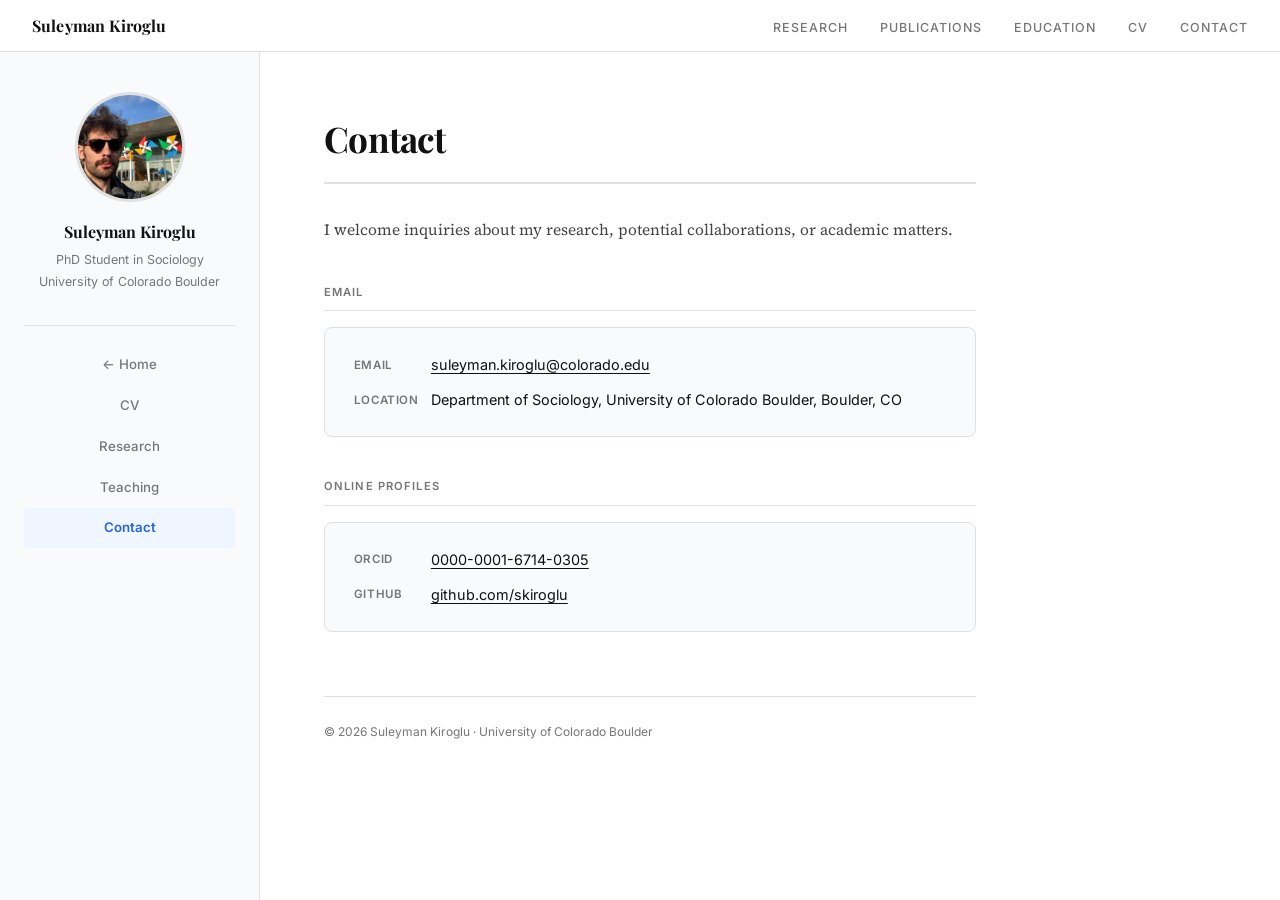
==== contact.html @ 47e5cb8d "Full redesign: NYT Upshot-style immersive scrollytelling homepage - Full-width two-column hero with " ====
<!DOCTYPE html>
<html lang="en">
<head>
  <meta charset="UTF-8">
  <meta name="viewport" content="width=device-width, initial-scale=1.0">
  <title>Contact — Suleyman Kiroglu</title>
  <link rel="stylesheet" href="style.css">
</head>
<body>
<nav class="site-nav visible">
  <a class="nav-name" href="index.html">Suleyman Kiroglu</a>
  <ul class="nav-links">
    <li><a href="index.html#research">Research</a></li>
    <li><a href="index.html#publications">Publications</a></li>
    <li><a href="index.html#education">Education</a></li>
    <li><a href="cv.html">CV</a></li>
    <li><a href="contact.html">Contact</a></li>
  </ul>
</nav>
<div class="subpage-wrapper">
  <aside class="subpage-sidebar">
    <img src="image.jpeg" alt="Suleyman Kiroglu" class="avatar" onerror="this.style.display='none'">
    <h2>Suleyman Kiroglu</h2>
    <div class="sub-title">PhD Student in Sociology<br>University of Colorado Boulder</div>
    <nav>
      <a href="index.html">← Home</a>
      <a href="cv.html">CV</a>
      <a href="research.html">Research</a>
      <a href="teaching.html">Teaching</a>
      <a href="contact.html" class="active">Contact</a>
    </nav>
  </aside>
  <main class="subpage-main">
    <h1 class="subpage-title">Contact</h1>
    <p>I welcome inquiries about my research, potential collaborations, or academic matters.</p>
    <h2>Email</h2>
    <div class="contact-block">
      <div class="contact-row"><span class="contact-label">Email</span><a href="mailto:suleyman.kiroglu@colorado.edu">suleyman.kiroglu@colorado.edu</a></div>
      <div class="contact-row"><span class="contact-label">Location</span><span>Department of Sociology, University of Colorado Boulder, Boulder, CO</span></div>
    </div>
    <h2>Online Profiles</h2>
    <div class="contact-block">
      <div class="contact-row"><span class="contact-label">ORCID</span><a href="https://orcid.org/0000-0001-6714-0305" target="_blank">0000-0001-6714-0305</a></div>
      <div class="contact-row"><span class="contact-label">GitHub</span><a href="https://github.com/skiroglu" target="_blank">github.com/skiroglu</a></div>
    </div>
    <div class="subpage-footer">&copy; 2026 Suleyman Kiroglu &middot; University of Colorado Boulder</div>
  </main>
</div>
</body>
</html>
---- style.css ----
@import url('https://fonts.googleapis.com/css2?family=Playfair+Display:ital,wght@0,400;0,700;0,900;1,400;1,700&family=Inter:wght@300;400;500;600&family=Source+Serif+4:ital,wght@0,300;0,400;1,300;1,400&display=swap');

*, *::before, *::after { box-sizing: border-box; margin: 0; padding: 0; }

:root {
  --ink:       #111111;
  --ink-soft:  #333333;
  --muted:     #767676;
  --border:    #e0e0e0;
  --bg:        #ffffff;
  --bg-warm:   #f9f7f4;
  --bg-dark:   #111111;
  --accent:    #c0392b;
  --accent-alt:#1a2e4a;
  --col:       680px;
  --col-wide:  960px;
}

html { scroll-behavior: smooth; }

body {
  font-family: 'Source Serif 4', Georgia, serif;
  font-size: 18px;
  color: var(--ink);
  background: var(--bg);
  line-height: 1.75;
  -webkit-font-smoothing: antialiased;
}

a { color: var(--ink); text-decoration: underline; text-underline-offset: 3px; text-decoration-thickness: 1px; transition: color 0.15s; }
a:hover { color: var(--accent); }

/* ── Sticky Nav ─────────────────────────────────────── */
.site-nav {
  position: fixed;
  top: 0; left: 0; right: 0;
  z-index: 100;
  background: rgba(255,255,255,0.96);
  backdrop-filter: blur(8px);
  border-bottom: 1px solid var(--border);
  padding: 0 2rem;
  height: 52px;
  display: flex;
  align-items: center;
  justify-content: space-between;
  transform: translateY(-100%);
  transition: transform 0.3s ease;
}

.site-nav.visible { transform: translateY(0); }

.nav-name {
  font-family: 'Playfair Display', serif;
  font-size: 1rem;
  font-weight: 700;
  letter-spacing: 0.01em;
  text-decoration: none;
  color: var(--ink);
}
.nav-name:hover { color: var(--accent); }

.nav-links {
  display: flex;
  gap: 2rem;
  list-style: none;
}

.nav-links a {
  font-family: 'Inter', sans-serif;
  font-size: 0.78rem;
  font-weight: 500;
  text-transform: uppercase;
  letter-spacing: 0.08em;
  text-decoration: none;
  color: var(--muted);
  transition: color 0.15s;
}
.nav-links a:hover { color: var(--ink); }

/* ── Progress Bar ───────────────────────────────────── */
.progress-bar {
  position: fixed;
  top: 0; left: 0;
  height: 2px;
  background: var(--accent);
  width: 0%;
  z-index: 200;
  transition: width 0.1s linear;
}

/* ── Hero ───────────────────────────────────────────── */
.hero {
  min-height: 100vh;
  display: grid;
  grid-template-columns: 1fr 1fr;
  align-items: stretch;
}

.hero-text {
  padding: 10vh 6vw 10vh 8vw;
  display: flex;
  flex-direction: column;
  justify-content: center;
}

.hero-overline {
  font-family: 'Inter', sans-serif;
  font-size: 0.72rem;
  font-weight: 600;
  text-transform: uppercase;
  letter-spacing: 0.14em;
  color: var(--accent);
  margin-bottom: 1.5rem;
  display: flex;
  align-items: center;
  gap: 0.6rem;
}

.hero-overline::before {
  content: '';
  display: inline-block;
  width: 28px;
  height: 1px;
  background: var(--accent);
}

.hero-name {
  font-family: 'Playfair Display', serif;
  font-size: clamp(3rem, 6vw, 5.5rem);
  font-weight: 900;
  line-height: 1.0;
  color: var(--ink);
  margin-bottom: 1.5rem;
  letter-spacing: -0.02em;
}

.hero-tagline {
  font-family: 'Source Serif 4', serif;
  font-size: 1.15rem;
  font-weight: 300;
  color: var(--ink-soft);
  line-height: 1.7;
  max-width: 460px;
  margin-bottom: 2.5rem;
}

.hero-meta {
  display: flex;
  flex-direction: column;
  gap: 0.5rem;
  margin-bottom: 2.5rem;
}

.hero-meta-item {
  font-family: 'Inter', sans-serif;
  font-size: 0.82rem;
  color: var(--muted);
  display: flex;
  align-items: center;
  gap: 0.5rem;
}

.hero-cta {
  display: inline-flex;
  align-items: center;
  gap: 0.5rem;
  font-family: 'Inter', sans-serif;
  font-size: 0.82rem;
  font-weight: 600;
  text-transform: uppercase;
  letter-spacing: 0.1em;
  color: var(--bg);
  background: var(--ink);
  padding: 0.75rem 1.6rem;
  text-decoration: none;
  transition: background 0.2s;
  width: fit-content;
}
.hero-cta:hover { background: var(--accent); color: #fff; }

.hero-image {
  background: var(--bg-warm);
  position: relative;
  overflow: hidden;
}

.hero-image img {
  width: 100%;
  height: 100%;
  object-fit: cover;
  object-position: center top;
  display: block;
}

.hero-image-caption {
  position: absolute;
  bottom: 1.5rem;
  right: 1.5rem;
  font-family: 'Inter', sans-serif;
  font-size: 0.7rem;
  color: rgba(255,255,255,0.7);
  text-align: right;
  line-height: 1.4;
}

/* ── Section shared ─────────────────────────────────��─ */
.section {
  padding: 8rem 0;
}

.section-inner {
  max-width: var(--col);
  margin: 0 auto;
  padding: 0 2rem;
}

.section-inner-wide {
  max-width: var(--col-wide);
  margin: 0 auto;
  padding: 0 2rem;
}

.section-dark {
  background: var(--bg-dark);
  color: #fff;
}

.section-warm {
  background: var(--bg-warm);
}

/* Chapter label */
.chapter {
  font-family: 'Inter', sans-serif;
  font-size: 0.68rem;
  font-weight: 600;
  text-transform: uppercase;
  letter-spacing: 0.14em;
  color: var(--muted);
  margin-bottom: 1.5rem;
  display: flex;
  align-items: center;
  gap: 0.8rem;
}

.chapter-num {
  font-family: 'Playfair Display', serif;
  font-size: 0.9rem;
  font-weight: 400;
  font-style: italic;
  color: var(--accent);
}

.section-dark .chapter { color: rgba(255,255,255,0.4); }
.section-dark .chapter-num { color: rgba(255,255,255,0.5); }

/* Section heading */
.section-heading {
  font-family: 'Playfair Display', serif;
  font-size: clamp(2rem, 4vw, 3.2rem);
  font-weight: 700;
  line-height: 1.15;
  letter-spacing: -0.02em;
  margin-bottom: 2rem;
  color: inherit;
}

.section-dark .section-heading { color: #fff; }

/* Divider */
.divider {
  width: 48px;
  height: 2px;
  background: var(--accent);
  margin: 2rem 0;
}

.section-dark .divider { background: rgba(255,255,255,0.3); }

/* Body text */
.body-text {
  font-family: 'Source Serif 4', serif;
  font-size: 1.05rem;
  line-height: 1.85;
  color: var(--ink-soft);
  margin-bottom: 1.2rem;
}

.section-dark .body-text { color: rgba(255,255,255,0.75); }

/* ── Scroll animations ──────────────────────────────── */
.reveal {
  opacity: 0;
  transform: translateY(28px);
  transition: opacity 0.7s ease, transform 0.7s ease;
}
.reveal.visible {
  opacity: 1;
  transform: translateY(0);
}
.reveal-delay-1 { transition-delay: 0.1s; }
.reveal-delay-2 { transition-delay: 0.2s; }
.reveal-delay-3 { transition-delay: 0.35s; }
.reveal-delay-4 { transition-delay: 0.5s; }

/* ── Research interests ─────────────────────────────── */
.interests-list {
  list-style: none;
  padding: 0;
  margin-top: 2rem;
}

.interests-list li {
  font-family: 'Playfair Display', serif;
  font-size: clamp(1.3rem, 2.5vw, 1.9rem);
  font-weight: 400;
  font-style: italic;
  padding: 1rem 0;
  border-bottom: 1px solid var(--border);
  color: var(--ink);
  display: flex;
  align-items: center;
  gap: 1rem;
  transition: color 0.2s, padding-left 0.2s;
  cursor: default;
}

.interests-list li:first-child { border-top: 1px solid var(--border); }
.interests-list li:hover { color: var(--accent); padding-left: 0.5rem; }

.interests-list li::before {
  content: '0' counter(item);
  counter-increment: item;
  font-family: 'Inter', sans-serif;
  font-size: 0.7rem;
  font-weight: 600;
  font-style: normal;
  color: var(--muted);
  min-width: 28px;
}

.interests-list { counter-reset: item; }

/* ── Publications ───────────────────────────────────── */
.pub-grid {
  display: grid;
  grid-template-columns: 1fr 1fr;
  gap: 2px;
  margin-top: 3rem;
}

.pub-card {
  background: #1a1a1a;
  padding: 2.5rem;
  transition: background 0.2s;
}

.pub-card:hover { background: #222; }

.pub-card-year {
  font-family: 'Playfair Display', serif;
  font-size: 3rem;
  font-weight: 900;
  color: rgba(255,255,255,0.08);
  line-height: 1;
  margin-bottom: 1.2rem;
}

.pub-card-journal {
  font-family: 'Inter', sans-serif;
  font-size: 0.7rem;
  font-weight: 600;
  text-transform: uppercase;
  letter-spacing: 0.1em;
  color: var(--accent);
  margin-bottom: 0.8rem;
}

.pub-card-title {
  font-family: 'Source Serif 4', serif;
  font-size: 1.05rem;
  font-style: italic;
  color: rgba(255,255,255,0.9);
  line-height: 1.55;
  margin-bottom: 1rem;
}

.pub-card-authors {
  font-family: 'Inter', sans-serif;
  font-size: 0.78rem;
  color: rgba(255,255,255,0.45);
  line-height: 1.5;
  margin-bottom: 1rem;
}

.pub-card-doi {
  font-family: 'Inter', sans-serif;
  font-size: 0.72rem;
  color: rgba(255,255,255,0.35);
  text-decoration: none;
  border-bottom: 1px solid rgba(255,255,255,0.1);
  padding-bottom: 2px;
  transition: color 0.15s, border-color 0.15s;
}
.pub-card-doi:hover { color: var(--accent); border-color: var(--accent); }

/* Working papers */
.paper-list { list-style: none; padding: 0; margin-top: 2rem; }
.paper-list li {
  padding: 1.5rem 0;
  border-bottom: 1px solid var(--border);
  font-family: 'Source Serif 4', serif;
  font-size: 0.97rem;
  color: var(--ink-soft);
  line-height: 1.7;
}
.paper-list li:last-child { border-bottom: none; }
.paper-status {
  font-family: 'Inter', sans-serif;
  font-size: 0.68rem;
  font-weight: 600;
  text-transform: uppercase;
  letter-spacing: 0.1em;
  color: var(--muted);
  display: inline-block;
  margin-bottom: 0.4rem;
}

/* ── Education ──────────────────────────────────────── */
.edu-timeline {
  margin-top: 2.5rem;
  position: relative;
  padding-left: 2rem;
}

.edu-timeline::before {
  content: '';
  position: absolute;
  left: 0;
  top: 8px;
  bottom: 8px;
  width: 1px;
  background: var(--border);
}

.edu-entry {
  position: relative;
  margin-bottom: 2.5rem;
}

.edu-entry::before {
  content: '';
  position: absolute;
  left: -2.4rem;
  top: 8px;
  width: 8px;
  height: 8px;
  border-radius: 50%;
  background: var(--accent);
}

.edu-year {
  font-family: 'Inter', sans-serif;
  font-size: 0.72rem;
  font-weight: 600;
  text-transform: uppercase;
  letter-spacing: 0.1em;
  color: var(--muted);
  margin-bottom: 0.3rem;
}

.edu-degree {
  font-family: 'Playfair Display', serif;
  font-size: 1.2rem;
  font-weight: 700;
  color: var(--ink);
  margin-bottom: 0.2rem;
}

.edu-school {
  font-family: 'Inter', sans-serif;
  font-size: 0.88rem;
  color: var(--muted);
}

/* ── Pullquote ──────────────────────────────────────── */
.pullquote {
  border-left: 3px solid var(--accent);
  padding: 1.5rem 2rem;
  margin: 3rem 0;
  background: var(--bg-warm);
}

.pullquote p {
  font-family: 'Playfair Display', serif;
  font-size: 1.4rem;
  font-style: italic;
  font-weight: 400;
  line-height: 1.5;
  color: var(--ink);
  margin: 0;
}

/* ── Affiliations strip ─────────────────────────────── */
.affil-strip {
  display: flex;
  flex-wrap: wrap;
  gap: 1rem 3rem;
  padding: 3rem 0;
  border-top: 1px solid var(--border);
  border-bottom: 1px solid var(--border);
  margin-top: 3rem;
}

.affil-item {
  font-family: 'Inter', sans-serif;
  font-size: 0.82rem;
  color: var(--muted);
  display: flex;
  align-items: center;
  gap: 0.5rem;
}

.affil-item::before {
  content: '';
  width: 4px;
  height: 4px;
  border-radius: 50%;
  background: var(--accent);
  flex-shrink: 0;
}

/* ── Contact finale ─────────────────────────────────── */
.contact-finale {
  text-align: center;
  padding: 10rem 2rem;
  background: var(--bg-warm);
}

.contact-finale .section-heading {
  margin-bottom: 1rem;
}

.contact-finale p {
  font-family: 'Source Serif 4', serif;
  font-size: 1.05rem;
  color: var(--muted);
  max-width: 480px;
  margin: 0 auto 3rem;
}

.contact-email-link {
  font-family: 'Playfair Display', serif;
  font-size: clamp(1.5rem, 3vw, 2.2rem);
  font-style: italic;
  font-weight: 400;
  color: var(--ink);
  text-decoration: none;
  border-bottom: 2px solid var(--accent);
  padding-bottom: 4px;
  transition: color 0.2s;
  display: inline-block;
  margin-bottom: 3rem;
}
.contact-email-link:hover { color: var(--accent); }

.contact-links {
  display: flex;
  justify-content: center;
  gap: 2.5rem;
  flex-wrap: wrap;
}

.contact-link-item {
  font-family: 'Inter', sans-serif;
  font-size: 0.78rem;
  font-weight: 600;
  text-transform: uppercase;
  letter-spacing: 0.1em;
  color: var(--muted);
  text-decoration: none;
  transition: color 0.15s;
}
.contact-link-item:hover { color: var(--ink); }

/* ── Footer ─────────────────────────────────────────── */
.site-footer {
  background: var(--ink);
  color: rgba(255,255,255,0.35);
  padding: 2rem;
  text-align: center;
  font-family: 'Inter', sans-serif;
  font-size: 0.72rem;
  letter-spacing: 0.05em;
}

/* ── Subpage layout (cv, research, teaching, contact) ── */
.subpage-wrapper { display: flex; min-height: 100vh; padding-top: 52px; }

.subpage-sidebar {
  width: 260px;
  min-width: 260px;
  background: #f8fafc;
  border-right: 1px solid var(--border);
  padding: 2.5rem 1.5rem;
  display: flex;
  flex-direction: column;
  align-items: center;
  text-align: center;
  position: sticky;
  top: 52px;
  height: calc(100vh - 52px);
  overflow-y: auto;
}

.subpage-sidebar .avatar {
  width: 110px;
  height: 110px;
  border-radius: 50%;
  object-fit: cover;
  object-position: center top;
  margin-bottom: 1rem;
  border: 3px solid var(--border);
}

.subpage-sidebar h2 {
  font-family: 'Playfair Display', serif;
  font-size: 1rem;
  font-weight: 700;
  color: var(--ink);
  margin-bottom: 0.2rem;
  border: none;
  text-transform: none;
  letter-spacing: normal;
  padding: 0;
}

.subpage-sidebar .sub-title {
  font-family: 'Inter', sans-serif;
  font-size: 0.78rem;
  color: var(--muted);
  margin-bottom: 1.5rem;
}

.subpage-sidebar nav { width: 100%; border-top: 1px solid var(--border); padding-top: 1.2rem; margin-top: 0.5rem; }

.subpage-sidebar nav a {
  display: block;
  padding: 0.5rem 0.75rem;
  font-family: 'Inter', sans-serif;
  font-size: 0.83rem;
  font-weight: 500;
  color: var(--muted);
  text-decoration: none;
  border-radius: 5px;
  margin-bottom: 0.1rem;
  transition: background 0.15s, color 0.15s;
}
.subpage-sidebar nav a:hover { background: #eff6ff; color: #2563eb; }
.subpage-sidebar nav a.active { background: #eff6ff; color: #2563eb; font-weight: 600; }

.subpage-main {
  flex: 1;
  padding: 3.5rem 4rem;
  max-width: 780px;
}

.subpage-title {
  font-family: 'Playfair Display', serif;
  font-size: 2.2rem;
  font-weight: 700;
  color: var(--ink);
  margin-bottom: 2rem;
  padding-bottom: 0.75rem;
  border-bottom: 2px solid var(--border);
  letter-spacing: -0.02em;
}

.subpage-main h2 {
  font-family: 'Inter', sans-serif;
  font-size: 0.7rem;
  font-weight: 600;
  color: var(--muted);
  text-transform: uppercase;
  letter-spacing: 0.1em;
  margin: 2.5rem 0 1rem;
  padding-bottom: 0.5rem;
  border-bottom: 1px solid var(--border);
}

.subpage-main h3 {
  font-family: 'Inter', sans-serif;
  font-size: 0.95rem;
  font-weight: 600;
  color: var(--ink);
  margin: 1.3rem 0 0.3rem;
}

.subpage-main p {
  font-family: 'Source Serif 4', serif;
  font-size: 0.97rem;
  color: #444;
  margin-bottom: 1rem;
  line-height: 1.75;
}

/* Subpage pub list */
ul.pubs { list-style: none; padding: 0; }
ul.pubs li {
  padding: 1rem 1.1rem;
  border-radius: 6px;
  border: 1px solid var(--border);
  margin-bottom: 0.7rem;
  font-size: 0.92rem;
  line-height: 1.65;
  transition: box-shadow 0.2s;
}
ul.pubs li:hover { box-shadow: 0 4px 12px rgba(0,0,0,0.07); }
.pub-year { font-family: 'Inter', sans-serif; font-size: 0.75rem; font-weight: 600; color: #2563eb; background: #eff6ff; padding: 0.1rem 0.45rem; border-radius: 3px; }
.doi-link { font-family: 'Inter', sans-serif; font-size: 0.76rem; color: var(--muted); transition: color 0.15s; }
.doi-link:hover { color: var(--accent); text-decoration: none; }

/* Subpage list */
ul.clean { list-style: none; padding: 0; }
ul.clean li { font-family: 'Inter', sans-serif; font-size: 0.9rem; padding: 0.3rem 0; color: var(--ink); display: flex; gap: 0.5rem; }
ul.clean li::before { content: '—'; color: var(--accent); flex-shrink: 0; font-size: 0.75rem; }

/* Subpage edu */
.edu-item { margin-bottom: 0.9rem; }
.edu-item .degree { font-family: 'Inter', sans-serif; font-weight: 600; font-size: 0.93rem; }
.edu-item .school { font-family: 'Inter', sans-serif; font-size: 0.84rem; color: var(--muted); }

/* Subpage exp */
.exp-item { border: 1px solid var(--border); border-radius: 6px; padding: 0.9rem 1.1rem; margin-bottom: 0.7rem; }
.exp-item .exp-title { font-family: 'Inter', sans-serif; font-weight: 600; font-size: 0.93rem; }
.exp-item .exp-org { font-family: 'Inter', sans-serif; font-size: 0.83rem; color: var(--muted); margin-top: 0.15rem; }
.exp-item .exp-note { font-family: 'Inter', sans-serif; font-size: 0.8rem; color: var(--muted); margin-top: 0.3rem; font-style: italic; }

/* Subpage awards */
table.awards { width: 100%; border-collapse: collapse; font-family: 'Inter', sans-serif; font-size: 0.85rem; margin-top: 0.5rem; }
table.awards tr:hover { background: #f8fafc; }
table.awards td { padding: 0.55rem 0.5rem; border-bottom: 1px solid var(--border); vertical-align: top; }
table.awards td:last-child { white-space: nowrap; color: #2563eb; font-weight: 600; text-align: right; }

/* Subpage tags */
.tag-row { display: flex; flex-wrap: wrap; gap: 0.4rem; margin-top: 0.5rem; }
.tag { background: #eff6ff; border: 1px solid #bfdbfe; color: #1d4ed8; padding: 0.25rem 0.75rem; border-radius: 99px; font-family: 'Inter', sans-serif; font-size: 0.77rem; font-weight: 500; }

/* Subpage btn */
.btn { display: inline-flex; align-items: center; gap: 0.4rem; background: var(--ink); color: #fff; padding: 0.55rem 1.3rem; font-family: 'Inter', sans-serif; font-size: 0.83rem; font-weight: 500; margin-bottom: 2rem; transition: background 0.2s; text-decoration: none; border-radius: 4px; }
.btn:hover { background: var(--accent); color: #fff; }

/* Subpage contact */
.contact-block { border: 1px solid var(--border); border-radius: 8px; padding: 1.5rem 1.8rem; background: #f8fafc; margin-bottom: 1.2rem; }
.contact-row { display: flex; align-items: center; gap: 0.75rem; margin-bottom: 0.6rem; font-family: 'Inter', sans-serif; font-size: 0.9rem; }
.contact-row:last-child { margin-bottom: 0; }
.contact-label { font-size: 0.72rem; font-weight: 600; color: var(--muted); text-transform: uppercase; letter-spacing: 0.05em; min-width: 65px; }

/* Subpage footer */
.subpage-footer { margin-top: 4rem; padding-top: 1.5rem; border-top: 1px solid var(--border); font-family: 'Inter', sans-serif; font-size: 0.75rem; color: var(--muted); }

/* ── Responsive ─────────────────────────────────────���─ */
@media (max-width: 900px) {
  .hero { grid-template-columns: 1fr; }
  .hero-image { min-height: 50vw; }
  .pub-grid { grid-template-columns: 1fr; }
  .subpage-wrapper { flex-direction: column; }
  .subpage-sidebar { width: 100%; height: auto; position: relative; top: 0; }
  .subpage-main { padding: 2rem 1.5rem; }
}

@media (max-width: 600px) {
  .hero-text { padding: 8vh 1.5rem; }
  .section { padding: 5rem 0; }
  .nav-links { display: none; }
}
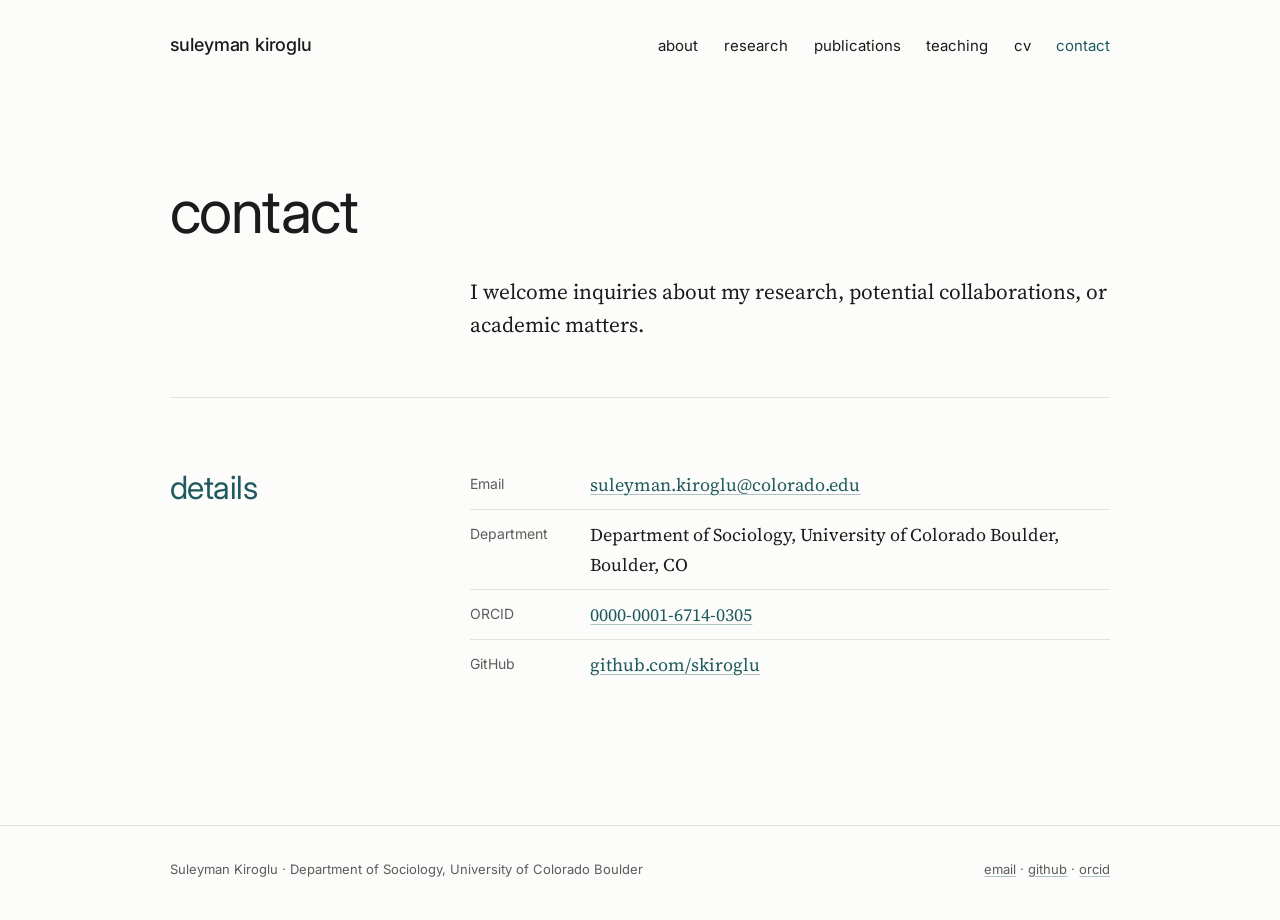
==== commit 9bb3d5e5: "Redesign academic website Replace the dark landing-page design with a minimal editorial layout: shar" ====
--- a/contact.html
+++ b/contact.html
@@ -2,49 +2,60 @@
 <html lang="en">
 <head>
   <meta charset="UTF-8">
-  <meta name="viewport" content="width=device-width, initial-scale=1.0">
+  <meta name="viewport" content="width=device-width, initial-scale=1">
   <title>Contact — Suleyman Kiroglu</title>
+  <meta name="description" content="Contact details for Suleyman Kiroglu, Department of Sociology, University of Colorado Boulder.">
   <link rel="stylesheet" href="style.css">
 </head>
 <body>
-<nav class="site-nav visible">
-  <a class="nav-name" href="index.html">Suleyman Kiroglu</a>
-  <ul class="nav-links">
-    <li><a href="index.html#research">Research</a></li>
-    <li><a href="index.html#publications">Publications</a></li>
-    <li><a href="index.html#education">Education</a></li>
-    <li><a href="cv.html">CV</a></li>
-    <li><a href="contact.html">Contact</a></li>
-  </ul>
-</nav>
-<div class="subpage-wrapper">
-  <aside class="subpage-sidebar">
-    <img src="image.jpeg" alt="Suleyman Kiroglu" class="avatar" onerror="this.style.display='none'">
-    <h2>Suleyman Kiroglu</h2>
-    <div class="sub-title">PhD Student in Sociology<br>University of Colorado Boulder</div>
-    <nav>
-      <a href="index.html">← Home</a>
-      <a href="cv.html">CV</a>
-      <a href="research.html">Research</a>
-      <a href="teaching.html">Teaching</a>
-      <a href="contact.html" class="active">Contact</a>
+
+<a class="skip-link" href="#main">Skip to content</a>
+
+<header class="site-header">
+  <div class="wrap">
+    <a class="wordmark" href="index.html">suleyman kiroglu</a>
+    <nav class="site-nav" aria-label="Main">
+      <ul>
+        <li><a href="index.html">about</a></li>
+        <li><a href="research.html">research</a></li>
+        <li><a href="publications.html">publications</a></li>
+        <li><a href="teaching.html">teaching</a></li>
+        <li><a href="cv.html">cv</a></li>
+        <li><a href="contact.html" aria-current="page">contact</a></li>
+      </ul>
     </nav>
-  </aside>
-  <main class="subpage-main">
-    <h1 class="subpage-title">Contact</h1>
-    <p>I welcome inquiries about my research, potential collaborations, or academic matters.</p>
-    <h2>Email</h2>
-    <div class="contact-block">
-      <div class="contact-row"><span class="contact-label">Email</span><a href="mailto:suleyman.kiroglu@colorado.edu">suleyman.kiroglu@colorado.edu</a></div>
-      <div class="contact-row"><span class="contact-label">Location</span><span>Department of Sociology, University of Colorado Boulder, Boulder, CO</span></div>
+  </div>
+</header>
+
+<main id="main" class="wrap">
+
+  <header class="page-head">
+    <h1>contact</h1>
+    <div class="lede">
+      <p>I welcome inquiries about my research, potential collaborations, or academic matters.</p>
     </div>
-    <h2>Online Profiles</h2>
-    <div class="contact-block">
-      <div class="contact-row"><span class="contact-label">ORCID</span><a href="https://orcid.org/0000-0001-6714-0305" target="_blank">0000-0001-6714-0305</a></div>
-      <div class="contact-row"><span class="contact-label">GitHub</span><a href="https://github.com/skiroglu" target="_blank">github.com/skiroglu</a></div>
+  </header>
+
+  <section class="section" aria-labelledby="details">
+    <h2 id="details">details</h2>
+    <div class="section-body">
+      <dl class="contact-list">
+        <div><dt>Email</dt><dd><a href="mailto:suleyman.kiroglu@colorado.edu">suleyman.kiroglu@colorado.edu</a></dd></div>
+        <div><dt>Department</dt><dd>Department of Sociology, University of Colorado Boulder, Boulder, CO</dd></div>
+        <div><dt>ORCID</dt><dd><a href="https://orcid.org/0000-0001-6714-0305">0000-0001-6714-0305</a></dd></div>
+        <div><dt>GitHub</dt><dd><a href="https://github.com/skiroglu">github.com/skiroglu</a></dd></div>
+      </dl>
     </div>
-    <div class="subpage-footer">&copy; 2026 Suleyman Kiroglu &middot; University of Colorado Boulder</div>
-  </main>
-</div>
+  </section>
+
+</main>
+
+<footer class="site-footer">
+  <div class="wrap">
+    <p>Suleyman Kiroglu &middot; Department of Sociology, University of Colorado Boulder</p>
+    <p><a href="mailto:suleyman.kiroglu@colorado.edu">email</a> &middot; <a href="https://github.com/skiroglu">github</a> &middot; <a href="https://orcid.org/0000-0001-6714-0305">orcid</a></p>
+  </div>
+</footer>
+
 </body>
 </html>
--- a/style.css
+++ b/style.css
@@ -1,776 +1,415 @@
-@import url('https://fonts.googleapis.com/css2?family=Playfair+Display:ital,wght@0,400;0,700;0,900;1,400;1,700&family=Inter:wght@300;400;500;600&family=Source+Serif+4:ital,wght@0,300;0,400;1,300;1,400&display=swap');
-
-*, *::before, *::after { box-sizing: border-box; margin: 0; padding: 0; }
+/* ==========================================================================
+   Suleyman Kiroglu — site styles
+   One stylesheet for every page. Plain CSS, no build step.
+
+   Type:   Source Serif 4 (reading text) + Inter (navigation, labels)
+   Layout: a two-column section grid — lowercase label | prose column —
+           that collapses to a single column on narrow screens.
+   ========================================================================== */
+
+@import url('https://fonts.googleapis.com/css2?family=Inter:wght@400;500;600&family=Source+Serif+4:ital,opsz,wght@0,8..60,400;0,8..60,600;1,8..60,400&display=swap');
 
 :root {
-  --ink:       #111111;
-  --ink-soft:  #333333;
-  --muted:     #767676;
-  --border:    #e0e0e0;
-  --bg:        #ffffff;
-  --bg-warm:   #f9f7f4;
-  --bg-dark:   #111111;
-  --accent:    #c0392b;
-  --accent-alt:#1a2e4a;
-  --col:       680px;
-  --col-wide:  960px;
-}
-
-html { scroll-behavior: smooth; }
+  --bg:      #fcfcfa;
+  --ink:     #1b1b1b;
+  --muted:   #5c5c5c;   /* 6.4:1 on --bg */
+  --rule:    #e3e1dc;
+  --accent:  #1f5a5e;   /* deep teal, 7.6:1 on --bg */
+
+  --serif: 'Source Serif 4', Georgia, 'Times New Roman', serif;
+  --sans:  'Inter', -apple-system, BlinkMacSystemFont, 'Helvetica Neue', Arial, sans-serif;
+
+  --label-col: 14rem;
+  --prose-col: 40rem;
+  --col-gap:   clamp(2rem, 6vw, 5rem);
+  --gutter:    clamp(1rem, 4vw, 2.5rem);
+}
+
+/* ---------- base ---------- */
+
+*, *::before, *::after { box-sizing: border-box; }
+
+html {
+  -webkit-text-size-adjust: 100%;
+  text-size-adjust: 100%;
+}
 
 body {
-  font-family: 'Source Serif 4', Georgia, serif;
-  font-size: 18px;
-  color: var(--ink);
-  background: var(--bg);
-  line-height: 1.75;
-  -webkit-font-smoothing: antialiased;
-}
-
-a { color: var(--ink); text-decoration: underline; text-underline-offset: 3px; text-decoration-thickness: 1px; transition: color 0.15s; }
-a:hover { color: var(--accent); }
-
-/* ── Sticky Nav ─────────────────────────────────────── */
-.site-nav {
-  position: fixed;
-  top: 0; left: 0; right: 0;
-  z-index: 100;
-  background: rgba(255,255,255,0.96);
-  backdrop-filter: blur(8px);
-  border-bottom: 1px solid var(--border);
-  padding: 0 2rem;
-  height: 52px;
-  display: flex;
-  align-items: center;
-  justify-content: space-between;
-  transform: translateY(-100%);
-  transition: transform 0.3s ease;
-}
-
-.site-nav.visible { transform: translateY(0); }
-
-.nav-name {
-  font-family: 'Playfair Display', serif;
-  font-size: 1rem;
-  font-weight: 700;
-  letter-spacing: 0.01em;
-  text-decoration: none;
-  color: var(--ink);
-}
-.nav-name:hover { color: var(--accent); }
-
-.nav-links {
-  display: flex;
-  gap: 2rem;
-  list-style: none;
-}
-
-.nav-links a {
-  font-family: 'Inter', sans-serif;
-  font-size: 0.78rem;
-  font-weight: 500;
-  text-transform: uppercase;
-  letter-spacing: 0.08em;
-  text-decoration: none;
-  color: var(--muted);
-  transition: color 0.15s;
-}
-.nav-links a:hover { color: var(--ink); }
-
-/* ── Progress Bar ───────────────────────────────────── */
-.progress-bar {
-  position: fixed;
-  top: 0; left: 0;
-  height: 2px;
-  background: var(--accent);
-  width: 0%;
-  z-index: 200;
-  transition: width 0.1s linear;
-}
-
-/* ── Hero ───────────────────────────────────────────── */
-.hero {
-  min-height: 100vh;
-  display: grid;
-  grid-template-columns: 1fr 1fr;
-  align-items: stretch;
-}
-
-.hero-text {
-  padding: 10vh 6vw 10vh 8vw;
   display: flex;
   flex-direction: column;
-  justify-content: center;
-}
-
-.hero-overline {
-  font-family: 'Inter', sans-serif;
-  font-size: 0.72rem;
-  font-weight: 600;
-  text-transform: uppercase;
-  letter-spacing: 0.14em;
+  min-height: 100vh;
+  margin: 0;
+  background: var(--bg);
+  color: var(--ink);
+  font-family: var(--serif);
+  font-size: clamp(1rem, 0.94rem + 0.25vw, 1.125rem);
+  line-height: 1.65;
+  -webkit-font-smoothing: antialiased;
+  text-rendering: optimizeLegibility;
+}
+
+p { margin: 0 0 1.1em; }
+p:last-child { margin-bottom: 0; }
+
+img { max-width: 100%; height: auto; display: block; }
+
+a {
   color: var(--accent);
-  margin-bottom: 1.5rem;
-  display: flex;
-  align-items: center;
-  gap: 0.6rem;
-}
-
-.hero-overline::before {
-  content: '';
-  display: inline-block;
-  width: 28px;
-  height: 1px;
-  background: var(--accent);
-}
-
-.hero-name {
-  font-family: 'Playfair Display', serif;
-  font-size: clamp(3rem, 6vw, 5.5rem);
-  font-weight: 900;
-  line-height: 1.0;
-  color: var(--ink);
-  margin-bottom: 1.5rem;
-  letter-spacing: -0.02em;
-}
-
-.hero-tagline {
-  font-family: 'Source Serif 4', serif;
-  font-size: 1.15rem;
-  font-weight: 300;
-  color: var(--ink-soft);
-  line-height: 1.7;
-  max-width: 460px;
-  margin-bottom: 2.5rem;
-}
-
-.hero-meta {
-  display: flex;
-  flex-direction: column;
-  gap: 0.5rem;
-  margin-bottom: 2.5rem;
-}
-
-.hero-meta-item {
-  font-family: 'Inter', sans-serif;
-  font-size: 0.82rem;
-  color: var(--muted);
-  display: flex;
-  align-items: center;
-  gap: 0.5rem;
-}
-
-.hero-cta {
-  display: inline-flex;
-  align-items: center;
-  gap: 0.5rem;
-  font-family: 'Inter', sans-serif;
-  font-size: 0.82rem;
-  font-weight: 600;
-  text-transform: uppercase;
-  letter-spacing: 0.1em;
+  text-decoration: underline;
+  text-decoration-thickness: 1px;
+  text-decoration-color: color-mix(in srgb, var(--accent) 35%, transparent);
+  text-underline-offset: 0.18em;
+  overflow-wrap: anywhere;
+}
+a:hover { text-decoration-color: currentColor; }
+
+:focus-visible {
+  outline: 2px solid var(--accent);
+  outline-offset: 3px;
+  border-radius: 1px;
+}
+
+strong { font-weight: 600; }
+
+.skip-link {
+  position: absolute;
+  left: var(--gutter);
+  top: -3rem;
+  padding: 0.5rem 0.75rem;
+  background: var(--ink);
   color: var(--bg);
-  background: var(--ink);
-  padding: 0.75rem 1.6rem;
+  font-family: var(--sans);
+  font-size: 0.875rem;
   text-decoration: none;
-  transition: background 0.2s;
-  width: fit-content;
-}
-.hero-cta:hover { background: var(--accent); color: #fff; }
-
-.hero-image {
-  background: var(--bg-warm);
-  position: relative;
-  overflow: hidden;
-}
-
-.hero-image img {
-  width: 100%;
-  height: 100%;
-  object-fit: cover;
-  object-position: center top;
-  display: block;
-}
-
-.hero-image-caption {
-  position: absolute;
-  bottom: 1.5rem;
-  right: 1.5rem;
-  font-family: 'Inter', sans-serif;
-  font-size: 0.7rem;
-  color: rgba(255,255,255,0.7);
-  text-align: right;
-  line-height: 1.4;
-}
-
-/* ── Section shared ─────────────────────────────────��─ */
-.section {
-  padding: 8rem 0;
-}
-
-.section-inner {
-  max-width: var(--col);
+  z-index: 10;
+}
+.skip-link:focus { top: 0.75rem; }
+
+main { flex: 1 0 auto; width: 100%; }
+
+.wrap {
+  max-width: calc(var(--label-col) + var(--col-gap) + var(--prose-col) + 2 * var(--gutter));
   margin: 0 auto;
-  padding: 0 2rem;
-}
-
-.section-inner-wide {
-  max-width: var(--col-wide);
-  margin: 0 auto;
-  padding: 0 2rem;
-}
-
-.section-dark {
-  background: var(--bg-dark);
-  color: #fff;
-}
-
-.section-warm {
-  background: var(--bg-warm);
-}
-
-/* Chapter label */
-.chapter {
-  font-family: 'Inter', sans-serif;
-  font-size: 0.68rem;
-  font-weight: 600;
-  text-transform: uppercase;
-  letter-spacing: 0.14em;
-  color: var(--muted);
-  margin-bottom: 1.5rem;
-  display: flex;
-  align-items: center;
-  gap: 0.8rem;
-}
-
-.chapter-num {
-  font-family: 'Playfair Display', serif;
-  font-size: 0.9rem;
-  font-weight: 400;
-  font-style: italic;
-  color: var(--accent);
-}
-
-.section-dark .chapter { color: rgba(255,255,255,0.4); }
-.section-dark .chapter-num { color: rgba(255,255,255,0.5); }
-
-/* Section heading */
-.section-heading {
-  font-family: 'Playfair Display', serif;
-  font-size: clamp(2rem, 4vw, 3.2rem);
-  font-weight: 700;
-  line-height: 1.15;
-  letter-spacing: -0.02em;
-  margin-bottom: 2rem;
-  color: inherit;
-}
-
-.section-dark .section-heading { color: #fff; }
-
-/* Divider */
-.divider {
-  width: 48px;
-  height: 2px;
-  background: var(--accent);
-  margin: 2rem 0;
-}
-
-.section-dark .divider { background: rgba(255,255,255,0.3); }
-
-/* Body text */
-.body-text {
-  font-family: 'Source Serif 4', serif;
-  font-size: 1.05rem;
-  line-height: 1.85;
-  color: var(--ink-soft);
-  margin-bottom: 1.2rem;
-}
-
-.section-dark .body-text { color: rgba(255,255,255,0.75); }
-
-/* ── Scroll animations ──────────────────────────────── */
-.reveal {
-  opacity: 0;
-  transform: translateY(28px);
-  transition: opacity 0.7s ease, transform 0.7s ease;
-}
-.reveal.visible {
-  opacity: 1;
-  transform: translateY(0);
-}
-.reveal-delay-1 { transition-delay: 0.1s; }
-.reveal-delay-2 { transition-delay: 0.2s; }
-.reveal-delay-3 { transition-delay: 0.35s; }
-.reveal-delay-4 { transition-delay: 0.5s; }
-
-/* ── Research interests ─────────────────────────────── */
-.interests-list {
-  list-style: none;
-  padding: 0;
-  margin-top: 2rem;
-}
-
-.interests-list li {
-  font-family: 'Playfair Display', serif;
-  font-size: clamp(1.3rem, 2.5vw, 1.9rem);
-  font-weight: 400;
-  font-style: italic;
-  padding: 1rem 0;
-  border-bottom: 1px solid var(--border);
-  color: var(--ink);
-  display: flex;
-  align-items: center;
-  gap: 1rem;
-  transition: color 0.2s, padding-left 0.2s;
-  cursor: default;
-}
-
-.interests-list li:first-child { border-top: 1px solid var(--border); }
-.interests-list li:hover { color: var(--accent); padding-left: 0.5rem; }
-
-.interests-list li::before {
-  content: '0' counter(item);
-  counter-increment: item;
-  font-family: 'Inter', sans-serif;
-  font-size: 0.7rem;
-  font-weight: 600;
-  font-style: normal;
-  color: var(--muted);
-  min-width: 28px;
-}
-
-.interests-list { counter-reset: item; }
-
-/* ── Publications ───────────────────────────────────── */
-.pub-grid {
-  display: grid;
-  grid-template-columns: 1fr 1fr;
-  gap: 2px;
-  margin-top: 3rem;
-}
-
-.pub-card {
-  background: #1a1a1a;
-  padding: 2.5rem;
-  transition: background 0.2s;
-}
-
-.pub-card:hover { background: #222; }
-
-.pub-card-year {
-  font-family: 'Playfair Display', serif;
-  font-size: 3rem;
-  font-weight: 900;
-  color: rgba(255,255,255,0.08);
-  line-height: 1;
-  margin-bottom: 1.2rem;
-}
-
-.pub-card-journal {
-  font-family: 'Inter', sans-serif;
-  font-size: 0.7rem;
-  font-weight: 600;
-  text-transform: uppercase;
-  letter-spacing: 0.1em;
-  color: var(--accent);
-  margin-bottom: 0.8rem;
-}
-
-.pub-card-title {
-  font-family: 'Source Serif 4', serif;
-  font-size: 1.05rem;
-  font-style: italic;
-  color: rgba(255,255,255,0.9);
-  line-height: 1.55;
-  margin-bottom: 1rem;
-}
-
-.pub-card-authors {
-  font-family: 'Inter', sans-serif;
-  font-size: 0.78rem;
-  color: rgba(255,255,255,0.45);
-  line-height: 1.5;
-  margin-bottom: 1rem;
-}
-
-.pub-card-doi {
-  font-family: 'Inter', sans-serif;
-  font-size: 0.72rem;
-  color: rgba(255,255,255,0.35);
-  text-decoration: none;
-  border-bottom: 1px solid rgba(255,255,255,0.1);
-  padding-bottom: 2px;
-  transition: color 0.15s, border-color 0.15s;
-}
-.pub-card-doi:hover { color: var(--accent); border-color: var(--accent); }
-
-/* Working papers */
-.paper-list { list-style: none; padding: 0; margin-top: 2rem; }
-.paper-list li {
-  padding: 1.5rem 0;
-  border-bottom: 1px solid var(--border);
-  font-family: 'Source Serif 4', serif;
-  font-size: 0.97rem;
-  color: var(--ink-soft);
-  line-height: 1.7;
-}
-.paper-list li:last-child { border-bottom: none; }
-.paper-status {
-  font-family: 'Inter', sans-serif;
-  font-size: 0.68rem;
-  font-weight: 600;
-  text-transform: uppercase;
-  letter-spacing: 0.1em;
-  color: var(--muted);
-  display: inline-block;
-  margin-bottom: 0.4rem;
-}
-
-/* ── Education ──────────────────────────────────────── */
-.edu-timeline {
-  margin-top: 2.5rem;
-  position: relative;
-  padding-left: 2rem;
-}
-
-.edu-timeline::before {
-  content: '';
-  position: absolute;
-  left: 0;
-  top: 8px;
-  bottom: 8px;
-  width: 1px;
-  background: var(--border);
-}
-
-.edu-entry {
-  position: relative;
-  margin-bottom: 2.5rem;
-}
-
-.edu-entry::before {
-  content: '';
-  position: absolute;
-  left: -2.4rem;
-  top: 8px;
-  width: 8px;
-  height: 8px;
-  border-radius: 50%;
-  background: var(--accent);
-}
-
-.edu-year {
-  font-family: 'Inter', sans-serif;
-  font-size: 0.72rem;
-  font-weight: 600;
-  text-transform: uppercase;
-  letter-spacing: 0.1em;
-  color: var(--muted);
-  margin-bottom: 0.3rem;
-}
-
-.edu-degree {
-  font-family: 'Playfair Display', serif;
-  font-size: 1.2rem;
-  font-weight: 700;
-  color: var(--ink);
-  margin-bottom: 0.2rem;
-}
-
-.edu-school {
-  font-family: 'Inter', sans-serif;
-  font-size: 0.88rem;
-  color: var(--muted);
-}
-
-/* ── Pullquote ──────────────────────────────────────── */
-.pullquote {
-  border-left: 3px solid var(--accent);
-  padding: 1.5rem 2rem;
-  margin: 3rem 0;
-  background: var(--bg-warm);
-}
-
-.pullquote p {
-  font-family: 'Playfair Display', serif;
-  font-size: 1.4rem;
-  font-style: italic;
-  font-weight: 400;
-  line-height: 1.5;
-  color: var(--ink);
-  margin: 0;
-}
-
-/* ── Affiliations strip ─────────────────────────────── */
-.affil-strip {
+  padding: 0 var(--gutter);
+}
+
+/* ---------- header ---------- */
+
+.site-header .wrap {
   display: flex;
   flex-wrap: wrap;
-  gap: 1rem 3rem;
-  padding: 3rem 0;
-  border-top: 1px solid var(--border);
-  border-bottom: 1px solid var(--border);
-  margin-top: 3rem;
-}
-
-.affil-item {
-  font-family: 'Inter', sans-serif;
-  font-size: 0.82rem;
-  color: var(--muted);
-  display: flex;
-  align-items: center;
-  gap: 0.5rem;
-}
-
-.affil-item::before {
-  content: '';
-  width: 4px;
-  height: 4px;
-  border-radius: 50%;
-  background: var(--accent);
-  flex-shrink: 0;
-}
-
-/* ── Contact finale ─────────────────────────────────── */
-.contact-finale {
-  text-align: center;
-  padding: 10rem 2rem;
-  background: var(--bg-warm);
-}
-
-.contact-finale .section-heading {
-  margin-bottom: 1rem;
-}
-
-.contact-finale p {
-  font-family: 'Source Serif 4', serif;
-  font-size: 1.05rem;
-  color: var(--muted);
-  max-width: 480px;
-  margin: 0 auto 3rem;
-}
-
-.contact-email-link {
-  font-family: 'Playfair Display', serif;
-  font-size: clamp(1.5rem, 3vw, 2.2rem);
-  font-style: italic;
-  font-weight: 400;
+  align-items: baseline;
+  justify-content: space-between;
+  gap: 0.5rem 2rem;
+  padding-top: 1.75rem;
+  padding-bottom: 1.75rem;
+}
+
+.wordmark {
+  font-family: var(--sans);
+  font-size: 1.125rem;
+  font-weight: 500;
+  letter-spacing: -0.01em;
   color: var(--ink);
   text-decoration: none;
-  border-bottom: 2px solid var(--accent);
-  padding-bottom: 4px;
-  transition: color 0.2s;
+}
+
+.site-nav ul {
+  display: flex;
+  flex-wrap: wrap;
+  gap: 0 1.6rem;
+  margin: 0;
+  padding: 0;
+  list-style: none;
+}
+
+.site-nav a {
   display: inline-block;
-  margin-bottom: 3rem;
-}
-.contact-email-link:hover { color: var(--accent); }
-
-.contact-links {
+  padding: 0.35rem 0;
+  font-family: var(--sans);
+  font-size: 0.9375rem;
+  color: var(--ink);
+  text-decoration: none;
+}
+.site-nav a:hover { color: var(--accent); }
+.site-nav a[aria-current="page"] { color: var(--accent); }
+
+/* ---------- page head & sections ---------- */
+
+.page-head,
+.section {
+  display: grid;
+  grid-template-columns: minmax(0, var(--label-col)) minmax(0, var(--prose-col));
+  column-gap: var(--col-gap);
+}
+
+.page-head {
+  padding-top: clamp(2.5rem, 7vw, 5.5rem);
+  padding-bottom: clamp(2rem, 5vw, 3.5rem);
+}
+
+.page-head h1 {
+  grid-column: 1 / -1;
+  margin: 0 0 clamp(1.25rem, 3vw, 2rem);
+  font-family: var(--sans);
+  font-weight: 400;
+  font-size: clamp(2.25rem, 1.5rem + 3.2vw, 3.75rem);
+  line-height: 1.05;
+  letter-spacing: -0.025em;
+}
+
+.page-head .lede { grid-column: 2; }
+
+.lede {
+  font-size: 1.1875em;
+  line-height: 1.55;
+}
+
+.section {
+  padding-top: clamp(2.5rem, 6vw, 4.5rem);
+  padding-bottom: clamp(2.5rem, 6vw, 4.5rem);
+  border-top: 1px solid var(--rule);
+}
+
+.section > h2 {
+  margin: 0;
+  font-family: var(--sans);
+  font-weight: 400;
+  font-size: clamp(1.5rem, 1.2rem + 1.1vw, 2rem);
+  line-height: 1.15;
+  letter-spacing: -0.015em;
+  color: var(--accent);
+}
+
+.section-body { min-width: 0; }
+
+.section-body h3 {
+  margin: 2.25rem 0 0.6rem;
+  font-family: var(--sans);
+  font-size: 1rem;
+  font-weight: 600;
+  line-height: 1.35;
+  letter-spacing: -0.005em;
+}
+.section-body > h3:first-child { margin-top: 0; }
+
+.more {
+  margin-top: 1.75rem;
+  font-family: var(--sans);
+  font-size: 0.875rem;
+}
+
+/* ---------- home intro ---------- */
+
+.intro .portrait {
+  grid-column: 1;
+  align-self: start;
+  margin: 0.4rem 0 0;
+}
+.intro .portrait img { width: 100%; }
+
+.intro .lede { grid-column: 2; }
+
+.quick-links {
+  margin-top: 1.5rem;
+  font-family: var(--sans);
+  font-size: 0.9375rem;
+  color: var(--muted);
+}
+
+/* ---------- research ---------- */
+
+
+.related {
+  margin: 1.25rem 0 0;
+  padding: 0;
+  list-style: none;
+  font-size: 0.9375em;
+  color: var(--muted);
+}
+.related li { position: relative; margin: 0 0 0.4rem; padding-left: 1.5em; }
+.related li::before { content: "\2192"; position: absolute; left: 0; color: var(--muted); }
+
+/* ---------- publications ---------- */
+
+.year {
+  margin: 2.5rem 0 1rem;
+  font-family: var(--sans);
+  font-size: 0.875rem;
+  font-weight: 500;
+  letter-spacing: 0.02em;
+  color: var(--muted);
+}
+.section-body > .year:first-child { margin-top: 0.35rem; }
+
+.pubs {
+  margin: 0;
+  padding: 0;
+  list-style: none;
+}
+
+.pub { margin: 0 0 1.9rem; }
+.pub:last-child { margin-bottom: 0; }
+
+.pub-title {
+  margin: 0;
+  font-weight: 600;
+  line-height: 1.4;
+}
+
+.pub-authors,
+.pub-venue {
+  margin: 0.2rem 0 0;
+  color: var(--muted);
+  line-height: 1.5;
+}
+
+.pub-authors .me { color: var(--ink); font-weight: 600; }
+
+.pub-links {
+  margin: 0.35rem 0 0;
+  font-family: var(--sans);
+  font-size: 0.8125rem;
+}
+.pub-links a { margin-right: 0.9rem; }
+
+.status {
+  margin: 0.3rem 0 0;
+  font-family: var(--sans);
+  font-size: 0.75rem;
+  font-weight: 500;
+  letter-spacing: 0.06em;
+  text-transform: lowercase;
+  color: var(--muted);
+}
+
+/* working papers: lighter title weight and a status line */
+.pubs.working .pub-title { font-weight: 400; }
+
+/* ---------- cv & teaching entries ---------- */
+
+.cites {
+  margin: 0;
+  padding: 0;
+  list-style: none;
+}
+.cites li {
+  margin: 0 0 0.85rem;
+  padding-left: 1.25em;
+  text-indent: -1.25em;
+  line-height: 1.55;
+}
+.cites li:last-child { margin-bottom: 0; }
+.cites .me { font-weight: 600; }
+
+.entries {
+  margin: 0;
+  padding: 0;
+  list-style: none;
+}
+
+.entry { margin: 0 0 1.4rem; }
+.entry:last-child { margin-bottom: 0; }
+
+.entry-title { margin: 0; font-weight: 600; line-height: 1.4; }
+.entry-meta  { margin: 0.15rem 0 0; color: var(--muted); line-height: 1.5; }
+.nowrap { white-space: nowrap; }
+.entry-meta + .dated { margin-top: 0.9rem; }
+
+.dated {
+  margin: 0;
+  padding: 0;
+  list-style: none;
+}
+.dated li {
+  display: grid;
+  grid-template-columns: minmax(0, 1fr) auto;
+  gap: 1.5rem;
+  padding: 0.55rem 0;
+  border-bottom: 1px solid var(--rule);
+  line-height: 1.45;
+}
+.dated li:first-child { padding-top: 0; }
+.dated li:last-child  { border-bottom: 0; padding-bottom: 0; }
+.dated .when {
+  font-family: var(--sans);
+  font-size: 0.875rem;
+  color: var(--muted);
+  white-space: nowrap;
+  padding-top: 0.15em;
+}
+
+/* ---------- contact ---------- */
+
+.contact-list { margin: 0; }
+.contact-list div {
+  display: grid;
+  grid-template-columns: 6.5rem minmax(0, 1fr);
+  gap: 1rem;
+  padding: 0.6rem 0;
+  border-bottom: 1px solid var(--rule);
+}
+.contact-list div:first-child { padding-top: 0; }
+.contact-list div:last-child  { border-bottom: 0; }
+.contact-list dt {
+  font-family: var(--sans);
+  font-size: 0.875rem;
+  color: var(--muted);
+  padding-top: 0.15em;
+}
+.contact-list dd { margin: 0; }
+
+/* ---------- footer ---------- */
+
+.site-footer {
+  margin-top: clamp(2rem, 6vw, 4rem);
+  border-top: 1px solid var(--rule);
+  font-family: var(--sans);
+  font-size: 0.8125rem;
+  line-height: 1.7;
+  color: var(--muted);
+}
+.site-footer .wrap {
   display: flex;
-  justify-content: center;
-  gap: 2.5rem;
   flex-wrap: wrap;
-}
-
-.contact-link-item {
-  font-family: 'Inter', sans-serif;
-  font-size: 0.78rem;
-  font-weight: 600;
-  text-transform: uppercase;
-  letter-spacing: 0.1em;
-  color: var(--muted);
-  text-decoration: none;
-  transition: color 0.15s;
-}
-.contact-link-item:hover { color: var(--ink); }
-
-/* ── Footer ─────────────────────────────────────────── */
-.site-footer {
-  background: var(--ink);
-  color: rgba(255,255,255,0.35);
-  padding: 2rem;
-  text-align: center;
-  font-family: 'Inter', sans-serif;
-  font-size: 0.72rem;
-  letter-spacing: 0.05em;
-}
-
-/* ── Subpage layout (cv, research, teaching, contact) ── */
-.subpage-wrapper { display: flex; min-height: 100vh; padding-top: 52px; }
-
-.subpage-sidebar {
-  width: 260px;
-  min-width: 260px;
-  background: #f8fafc;
-  border-right: 1px solid var(--border);
-  padding: 2.5rem 1.5rem;
-  display: flex;
-  flex-direction: column;
-  align-items: center;
-  text-align: center;
-  position: sticky;
-  top: 52px;
-  height: calc(100vh - 52px);
-  overflow-y: auto;
-}
-
-.subpage-sidebar .avatar {
-  width: 110px;
-  height: 110px;
-  border-radius: 50%;
-  object-fit: cover;
-  object-position: center top;
-  margin-bottom: 1rem;
-  border: 3px solid var(--border);
-}
-
-.subpage-sidebar h2 {
-  font-family: 'Playfair Display', serif;
-  font-size: 1rem;
-  font-weight: 700;
-  color: var(--ink);
-  margin-bottom: 0.2rem;
-  border: none;
-  text-transform: none;
-  letter-spacing: normal;
-  padding: 0;
-}
-
-.subpage-sidebar .sub-title {
-  font-family: 'Inter', sans-serif;
-  font-size: 0.78rem;
-  color: var(--muted);
-  margin-bottom: 1.5rem;
-}
-
-.subpage-sidebar nav { width: 100%; border-top: 1px solid var(--border); padding-top: 1.2rem; margin-top: 0.5rem; }
-
-.subpage-sidebar nav a {
-  display: block;
-  padding: 0.5rem 0.75rem;
-  font-family: 'Inter', sans-serif;
-  font-size: 0.83rem;
-  font-weight: 500;
-  color: var(--muted);
-  text-decoration: none;
-  border-radius: 5px;
-  margin-bottom: 0.1rem;
-  transition: background 0.15s, color 0.15s;
-}
-.subpage-sidebar nav a:hover { background: #eff6ff; color: #2563eb; }
-.subpage-sidebar nav a.active { background: #eff6ff; color: #2563eb; font-weight: 600; }
-
-.subpage-main {
-  flex: 1;
-  padding: 3.5rem 4rem;
-  max-width: 780px;
-}
-
-.subpage-title {
-  font-family: 'Playfair Display', serif;
-  font-size: 2.2rem;
-  font-weight: 700;
-  color: var(--ink);
-  margin-bottom: 2rem;
-  padding-bottom: 0.75rem;
-  border-bottom: 2px solid var(--border);
-  letter-spacing: -0.02em;
-}
-
-.subpage-main h2 {
-  font-family: 'Inter', sans-serif;
-  font-size: 0.7rem;
-  font-weight: 600;
-  color: var(--muted);
-  text-transform: uppercase;
-  letter-spacing: 0.1em;
-  margin: 2.5rem 0 1rem;
-  padding-bottom: 0.5rem;
-  border-bottom: 1px solid var(--border);
-}
-
-.subpage-main h3 {
-  font-family: 'Inter', sans-serif;
-  font-size: 0.95rem;
-  font-weight: 600;
-  color: var(--ink);
-  margin: 1.3rem 0 0.3rem;
-}
-
-.subpage-main p {
-  font-family: 'Source Serif 4', serif;
-  font-size: 0.97rem;
-  color: #444;
-  margin-bottom: 1rem;
-  line-height: 1.75;
-}
-
-/* Subpage pub list */
-ul.pubs { list-style: none; padding: 0; }
-ul.pubs li {
-  padding: 1rem 1.1rem;
-  border-radius: 6px;
-  border: 1px solid var(--border);
-  margin-bottom: 0.7rem;
-  font-size: 0.92rem;
-  line-height: 1.65;
-  transition: box-shadow 0.2s;
-}
-ul.pubs li:hover { box-shadow: 0 4px 12px rgba(0,0,0,0.07); }
-.pub-year { font-family: 'Inter', sans-serif; font-size: 0.75rem; font-weight: 600; color: #2563eb; background: #eff6ff; padding: 0.1rem 0.45rem; border-radius: 3px; }
-.doi-link { font-family: 'Inter', sans-serif; font-size: 0.76rem; color: var(--muted); transition: color 0.15s; }
-.doi-link:hover { color: var(--accent); text-decoration: none; }
-
-/* Subpage list */
-ul.clean { list-style: none; padding: 0; }
-ul.clean li { font-family: 'Inter', sans-serif; font-size: 0.9rem; padding: 0.3rem 0; color: var(--ink); display: flex; gap: 0.5rem; }
-ul.clean li::before { content: '—'; color: var(--accent); flex-shrink: 0; font-size: 0.75rem; }
-
-/* Subpage edu */
-.edu-item { margin-bottom: 0.9rem; }
-.edu-item .degree { font-family: 'Inter', sans-serif; font-weight: 600; font-size: 0.93rem; }
-.edu-item .school { font-family: 'Inter', sans-serif; font-size: 0.84rem; color: var(--muted); }
-
-/* Subpage exp */
-.exp-item { border: 1px solid var(--border); border-radius: 6px; padding: 0.9rem 1.1rem; margin-bottom: 0.7rem; }
-.exp-item .exp-title { font-family: 'Inter', sans-serif; font-weight: 600; font-size: 0.93rem; }
-.exp-item .exp-org { font-family: 'Inter', sans-serif; font-size: 0.83rem; color: var(--muted); margin-top: 0.15rem; }
-.exp-item .exp-note { font-family: 'Inter', sans-serif; font-size: 0.8rem; color: var(--muted); margin-top: 0.3rem; font-style: italic; }
-
-/* Subpage awards */
-table.awards { width: 100%; border-collapse: collapse; font-family: 'Inter', sans-serif; font-size: 0.85rem; margin-top: 0.5rem; }
-table.awards tr:hover { background: #f8fafc; }
-table.awards td { padding: 0.55rem 0.5rem; border-bottom: 1px solid var(--border); vertical-align: top; }
-table.awards td:last-child { white-space: nowrap; color: #2563eb; font-weight: 600; text-align: right; }
-
-/* Subpage tags */
-.tag-row { display: flex; flex-wrap: wrap; gap: 0.4rem; margin-top: 0.5rem; }
-.tag { background: #eff6ff; border: 1px solid #bfdbfe; color: #1d4ed8; padding: 0.25rem 0.75rem; border-radius: 99px; font-family: 'Inter', sans-serif; font-size: 0.77rem; font-weight: 500; }
-
-/* Subpage btn */
-.btn { display: inline-flex; align-items: center; gap: 0.4rem; background: var(--ink); color: #fff; padding: 0.55rem 1.3rem; font-family: 'Inter', sans-serif; font-size: 0.83rem; font-weight: 500; margin-bottom: 2rem; transition: background 0.2s; text-decoration: none; border-radius: 4px; }
-.btn:hover { background: var(--accent); color: #fff; }
-
-/* Subpage contact */
-.contact-block { border: 1px solid var(--border); border-radius: 8px; padding: 1.5rem 1.8rem; background: #f8fafc; margin-bottom: 1.2rem; }
-.contact-row { display: flex; align-items: center; gap: 0.75rem; margin-bottom: 0.6rem; font-family: 'Inter', sans-serif; font-size: 0.9rem; }
-.contact-row:last-child { margin-bottom: 0; }
-.contact-label { font-size: 0.72rem; font-weight: 600; color: var(--muted); text-transform: uppercase; letter-spacing: 0.05em; min-width: 65px; }
-
-/* Subpage footer */
-.subpage-footer { margin-top: 4rem; padding-top: 1.5rem; border-top: 1px solid var(--border); font-family: 'Inter', sans-serif; font-size: 0.75rem; color: var(--muted); }
-
-/* ── Responsive ─────────────────────────────────────���─ */
-@media (max-width: 900px) {
-  .hero { grid-template-columns: 1fr; }
-  .hero-image { min-height: 50vw; }
-  .pub-grid { grid-template-columns: 1fr; }
-  .subpage-wrapper { flex-direction: column; }
-  .subpage-sidebar { width: 100%; height: auto; position: relative; top: 0; }
-  .subpage-main { padding: 2rem 1.5rem; }
-}
-
-@media (max-width: 600px) {
-  .hero-text { padding: 8vh 1.5rem; }
-  .section { padding: 5rem 0; }
-  .nav-links { display: none; }
-}
+  justify-content: space-between;
+  gap: 0.75rem 2rem;
+  padding-top: 2rem;
+  padding-bottom: 2.5rem;
+}
+.site-footer p { margin: 0; }
+.site-footer a { color: var(--muted); }
+.site-footer a:hover { color: var(--accent); }
+
+/* ---------- narrow screens ---------- */
+
+@media (max-width: 52rem) {
+  .page-head,
+  .section { grid-template-columns: minmax(0, 1fr); }
+
+  .page-head .lede,
+  .intro .lede { grid-column: 1; }
+
+  .section > h2 { margin-bottom: 1.25rem; }
+
+  .intro .portrait {
+    grid-column: 1;
+    max-width: 11rem;
+    margin: 0 0 1.5rem;
+  }
+}
+
+@media (max-width: 30rem) {
+  .site-header .wrap { padding-top: 1.25rem; padding-bottom: 1.25rem; }
+  .site-nav ul { gap: 0 1.15rem; }
+  .site-nav a { padding: 0.5rem 0; }
+  .contact-list div { grid-template-columns: minmax(0, 1fr); gap: 0.1rem; }
+  .dated li { gap: 1rem; }
+}
+
+@media print {
+  .site-header, .site-footer, .skip-link { display: none; }
+  body { background: #fff; font-size: 11pt; }
+  .section { border-top-color: #ccc; }
+  a { color: inherit; text-decoration: none; }
+}
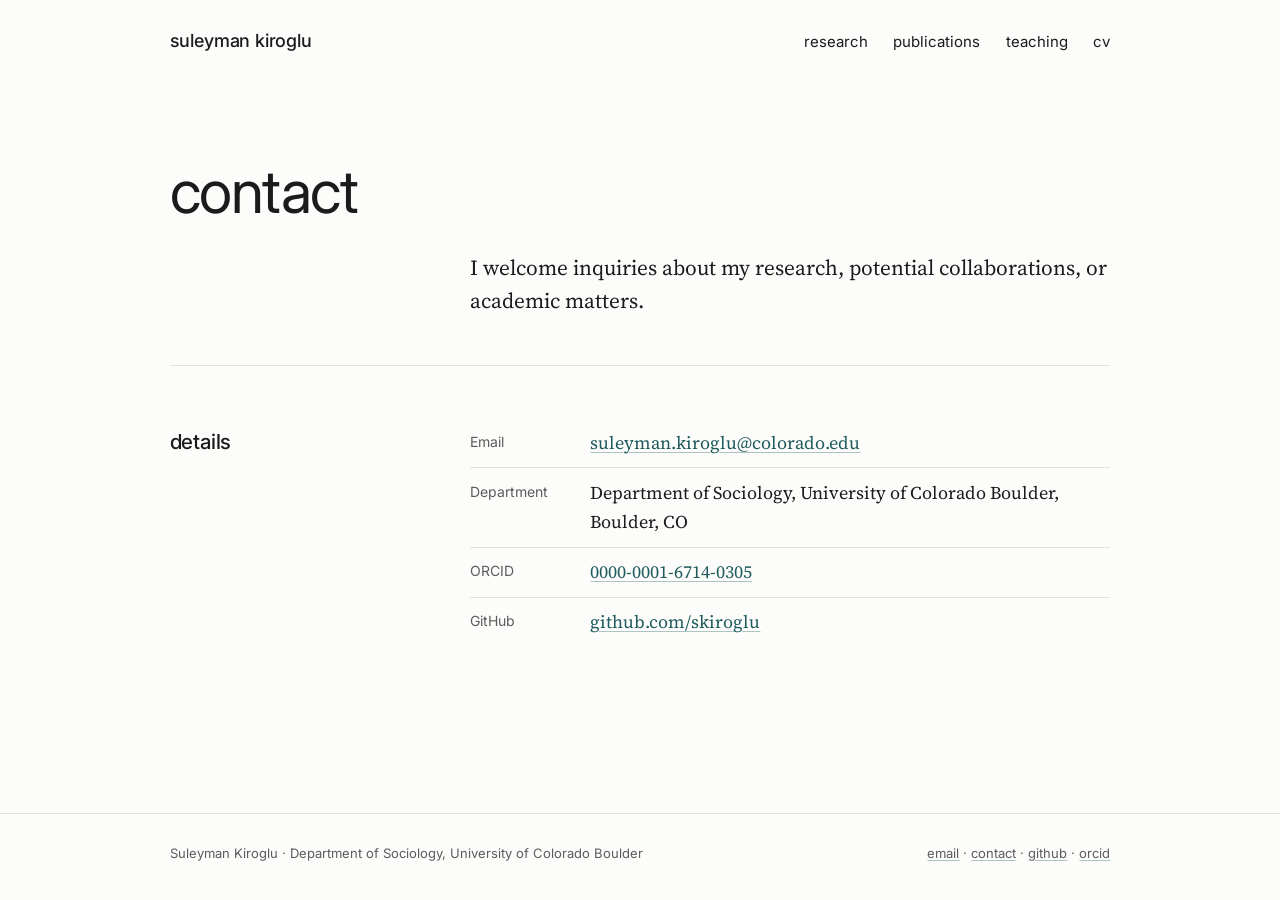
==== commit 8aea55c0: "Refine site typography and layout - Simplify navigation to research, publications, teaching, cv; mov" ====
--- a/contact.html
+++ b/contact.html
@@ -5,6 +5,20 @@
   <meta name="viewport" content="width=device-width, initial-scale=1">
   <title>Contact — Suleyman Kiroglu</title>
   <meta name="description" content="Contact details for Suleyman Kiroglu, Department of Sociology, University of Colorado Boulder.">
+  <link rel="canonical" href="https://skiroglu.com/contact.html">
+  <link rel="icon" href="favicon.svg" type="image/svg+xml">
+  <link rel="icon" href="favicon-32.png" type="image/png" sizes="32x32">
+  <link rel="apple-touch-icon" href="apple-touch-icon.png">
+  <meta property="og:type" content="website">
+  <meta property="og:site_name" content="Suleyman Kiroglu">
+  <meta property="og:title" content="Contact — Suleyman Kiroglu">
+  <meta property="og:description" content="Contact details for Suleyman Kiroglu, Department of Sociology, University of Colorado Boulder.">
+  <meta property="og:url" content="https://skiroglu.com/contact.html">
+  <meta property="og:image" content="https://skiroglu.com/profile.jpg">
+  <meta property="og:image:width" content="720">
+  <meta property="og:image:height" content="652">
+  <meta property="og:image:alt" content="Portrait of Suleyman Kiroglu">
+  <meta name="twitter:card" content="summary">
   <link rel="stylesheet" href="style.css">
 </head>
 <body>
@@ -16,12 +30,10 @@
     <a class="wordmark" href="index.html">suleyman kiroglu</a>
     <nav class="site-nav" aria-label="Main">
       <ul>
-        <li><a href="index.html">about</a></li>
         <li><a href="research.html">research</a></li>
         <li><a href="publications.html">publications</a></li>
         <li><a href="teaching.html">teaching</a></li>
         <li><a href="cv.html">cv</a></li>
-        <li><a href="contact.html" aria-current="page">contact</a></li>
       </ul>
     </nav>
   </div>
@@ -53,7 +65,7 @@
 <footer class="site-footer">
   <div class="wrap">
     <p>Suleyman Kiroglu &middot; Department of Sociology, University of Colorado Boulder</p>
-    <p><a href="mailto:suleyman.kiroglu@colorado.edu">email</a> &middot; <a href="https://github.com/skiroglu">github</a> &middot; <a href="https://orcid.org/0000-0001-6714-0305">orcid</a></p>
+    <p><a href="mailto:suleyman.kiroglu@colorado.edu">email</a> &middot; <a href="contact.html" aria-current="page">contact</a> &middot; <a href="https://github.com/skiroglu">github</a> &middot; <a href="https://orcid.org/0000-0001-6714-0305">orcid</a></p>
   </div>
 </footer>
 
--- a/style.css
+++ b/style.css
@@ -12,6 +12,7 @@
 :root {
   --bg:      #fcfcfa;
   --ink:     #1b1b1b;
+  --ink-soft:#3d3d3d;   /* 10.6:1 on --bg */
   --muted:   #5c5c5c;   /* 6.4:1 on --bg */
   --rule:    #e3e1dc;
   --accent:  #1f5a5e;   /* deep teal, 7.6:1 on --bg */
@@ -48,7 +49,7 @@
   text-rendering: optimizeLegibility;
 }
 
-p { margin: 0 0 1.1em; }
+p { margin: 0 0 1em; }
 p:last-child { margin-bottom: 0; }
 
 img { max-width: 100%; height: auto; display: block; }
@@ -101,8 +102,8 @@
   align-items: baseline;
   justify-content: space-between;
   gap: 0.5rem 2rem;
-  padding-top: 1.75rem;
-  padding-bottom: 1.75rem;
+  padding-top: 1.5rem;
+  padding-bottom: 1.5rem;
 }
 
 .wordmark {
@@ -144,13 +145,13 @@
 }
 
 .page-head {
-  padding-top: clamp(2.5rem, 7vw, 5.5rem);
-  padding-bottom: clamp(2rem, 5vw, 3.5rem);
+  padding-top: clamp(2.25rem, 6vw, 4.75rem);
+  padding-bottom: clamp(1.75rem, 4.25vw, 3rem);
 }
 
 .page-head h1 {
   grid-column: 1 / -1;
-  margin: 0 0 clamp(1.25rem, 3vw, 2rem);
+  margin: 0 0 clamp(1.1rem, 2.6vw, 1.75rem);
   font-family: var(--sans);
   font-weight: 400;
   font-size: clamp(2.25rem, 1.5rem + 3.2vw, 3.75rem);
@@ -166,25 +167,26 @@
 }
 
 .section {
-  padding-top: clamp(2.5rem, 6vw, 4.5rem);
-  padding-bottom: clamp(2.5rem, 6vw, 4.5rem);
+  padding-top: clamp(2.25rem, 5vw, 3.85rem);
+  padding-bottom: clamp(2.25rem, 5vw, 3.85rem);
   border-top: 1px solid var(--rule);
 }
 
 .section > h2 {
   margin: 0;
-  font-family: var(--sans);
-  font-weight: 400;
-  font-size: clamp(1.5rem, 1.2rem + 1.1vw, 2rem);
-  line-height: 1.15;
-  letter-spacing: -0.015em;
-  color: var(--accent);
+  padding-top: 0.1rem;
+  font-family: var(--sans);
+  font-weight: 500;
+  font-size: clamp(1.125rem, 1.05rem + 0.3vw, 1.3125rem);
+  line-height: 1.3;
+  letter-spacing: -0.01em;
+  color: var(--ink);
 }
 
 .section-body { min-width: 0; }
 
 .section-body h3 {
-  margin: 2.25rem 0 0.6rem;
+  margin: 2rem 0 0.6rem;
   font-family: var(--sans);
   font-size: 1rem;
   font-weight: 600;
@@ -194,7 +196,7 @@
 .section-body > h3:first-child { margin-top: 0; }
 
 .more {
-  margin-top: 1.75rem;
+  margin-top: 1.5rem;
   font-family: var(--sans);
   font-size: 0.875rem;
 }
@@ -204,6 +206,7 @@
 .intro .portrait {
   grid-column: 1;
   align-self: start;
+  max-width: 11.5rem;
   margin: 0.4rem 0 0;
 }
 .intro .portrait img { width: 100%; }
@@ -219,7 +222,6 @@
 
 /* ---------- research ---------- */
 
-
 .related {
   margin: 1.25rem 0 0;
   padding: 0;
@@ -233,7 +235,7 @@
 /* ---------- publications ---------- */
 
 .year {
-  margin: 2.5rem 0 1rem;
+  margin: 2.25rem 0 0.9rem;
   font-family: var(--sans);
   font-size: 0.875rem;
   font-weight: 500;
@@ -248,26 +250,29 @@
   list-style: none;
 }
 
-.pub { margin: 0 0 1.9rem; }
+.pub { margin: 0 0 1.6rem; }
 .pub:last-child { margin-bottom: 0; }
 
 .pub-title {
   margin: 0;
+  font-size: 1.0625em;
   font-weight: 600;
-  line-height: 1.4;
+  line-height: 1.38;
 }
 
 .pub-authors,
 .pub-venue {
   margin: 0.2rem 0 0;
-  color: var(--muted);
+  font-size: 0.9375em;
   line-height: 1.5;
 }
+.pub-authors { color: var(--ink-soft); }
+.pub-venue   { color: var(--muted); }
 
 .pub-authors .me { color: var(--ink); font-weight: 600; }
 
 .pub-links {
-  margin: 0.35rem 0 0;
+  margin: 0.3rem 0 0;
   font-family: var(--sans);
   font-size: 0.8125rem;
 }
@@ -362,7 +367,7 @@
 /* ---------- footer ---------- */
 
 .site-footer {
-  margin-top: clamp(2rem, 6vw, 4rem);
+  margin-top: clamp(1.5rem, 5vw, 3.25rem);
   border-top: 1px solid var(--rule);
   font-family: var(--sans);
   font-size: 0.8125rem;
@@ -374,8 +379,8 @@
   flex-wrap: wrap;
   justify-content: space-between;
   gap: 0.75rem 2rem;
-  padding-top: 2rem;
-  padding-bottom: 2.5rem;
+  padding-top: 1.75rem;
+  padding-bottom: 2.25rem;
 }
 .site-footer p { margin: 0; }
 .site-footer a { color: var(--muted); }
@@ -390,12 +395,15 @@
   .page-head .lede,
   .intro .lede { grid-column: 1; }
 
-  .section > h2 { margin-bottom: 1.25rem; }
+  .section > h2 {
+    margin-bottom: 0.9rem;
+    font-size: 1.0625rem;
+  }
 
   .intro .portrait {
     grid-column: 1;
-    max-width: 11rem;
-    margin: 0 0 1.5rem;
+    max-width: 9.5rem;
+    margin: 0 0 1.4rem;
   }
 }
 
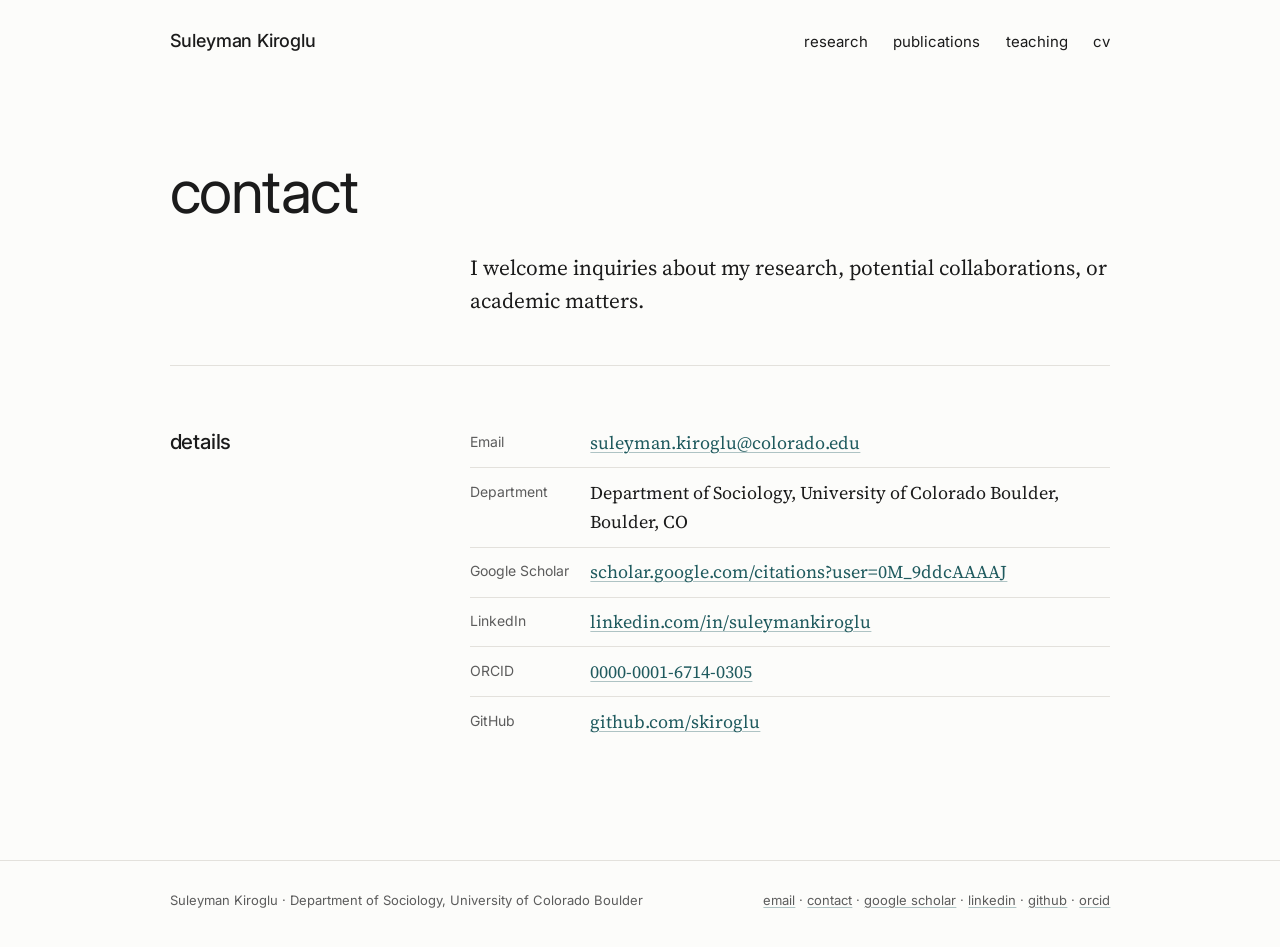
==== commit 063428f4: "Update site content and add LaTeX CV - Add cv.tex as the canonical CV source; regenerate cv.pdf from" ====
--- a/contact.html
+++ b/contact.html
@@ -27,13 +27,13 @@
 
 <header class="site-header">
   <div class="wrap">
-    <a class="wordmark" href="index.html">suleyman kiroglu</a>
+    <a class="wordmark" href="index.html">Suleyman Kiroglu</a>
     <nav class="site-nav" aria-label="Main">
       <ul>
         <li><a href="research.html">research</a></li>
         <li><a href="publications.html">publications</a></li>
         <li><a href="teaching.html">teaching</a></li>
-        <li><a href="cv.html">cv</a></li>
+        <li><a href="cv.pdf">cv</a></li>
       </ul>
     </nav>
   </div>
@@ -54,6 +54,8 @@
       <dl class="contact-list">
         <div><dt>Email</dt><dd><a href="mailto:suleyman.kiroglu@colorado.edu">suleyman.kiroglu@colorado.edu</a></dd></div>
         <div><dt>Department</dt><dd>Department of Sociology, University of Colorado Boulder, Boulder, CO</dd></div>
+        <div><dt>Google Scholar</dt><dd><a href="https://scholar.google.com/citations?user=0M_9ddcAAAAJ&amp;hl=tr">scholar.google.com/citations?user=0M_9ddcAAAAJ</a></dd></div>
+        <div><dt>LinkedIn</dt><dd><a href="https://www.linkedin.com/in/suleymankiroglu/">linkedin.com/in/suleymankiroglu</a></dd></div>
         <div><dt>ORCID</dt><dd><a href="https://orcid.org/0000-0001-6714-0305">0000-0001-6714-0305</a></dd></div>
         <div><dt>GitHub</dt><dd><a href="https://github.com/skiroglu">github.com/skiroglu</a></dd></div>
       </dl>
@@ -65,7 +67,7 @@
 <footer class="site-footer">
   <div class="wrap">
     <p>Suleyman Kiroglu &middot; Department of Sociology, University of Colorado Boulder</p>
-    <p><a href="mailto:suleyman.kiroglu@colorado.edu">email</a> &middot; <a href="contact.html" aria-current="page">contact</a> &middot; <a href="https://github.com/skiroglu">github</a> &middot; <a href="https://orcid.org/0000-0001-6714-0305">orcid</a></p>
+    <p><a href="mailto:suleyman.kiroglu@colorado.edu">email</a> &middot; <a href="contact.html" aria-current="page">contact</a> &middot; <a href="https://scholar.google.com/citations?user=0M_9ddcAAAAJ&amp;hl=tr">google&nbsp;scholar</a> &middot; <a href="https://www.linkedin.com/in/suleymankiroglu/">linkedin</a> &middot; <a href="https://github.com/skiroglu">github</a> &middot; <a href="https://orcid.org/0000-0001-6714-0305">orcid</a></p>
   </div>
 </footer>
 
--- a/style.css
+++ b/style.css
@@ -85,6 +85,18 @@
   z-index: 10;
 }
 .skip-link:focus { top: 0.75rem; }
+
+.visually-hidden {
+  position: absolute;
+  width: 1px;
+  height: 1px;
+  margin: -1px;
+  padding: 0;
+  overflow: hidden;
+  clip: rect(0 0 0 0);
+  white-space: nowrap;
+  border: 0;
+}
 
 main { flex: 1 0 auto; width: 100%; }
 
@@ -203,15 +215,25 @@
 
 /* ---------- home intro ---------- */
 
+/* "about" label with the portrait beneath it; bio spans the right column */
+.section.intro {
+  grid-template-rows: auto 1fr;
+  border-top: 0;
+  padding-top: clamp(2.25rem, 6vw, 4.75rem);
+}
+
 .intro .portrait {
   grid-column: 1;
+  grid-row: 2;
   align-self: start;
   max-width: 11.5rem;
-  margin: 0.4rem 0 0;
+  margin: 1.25rem 0 0;
 }
 .intro .portrait img { width: 100%; }
 
-.intro .lede { grid-column: 2; }
+.intro .lede { grid-column: 2; grid-row: 1 / span 2; }
+
+.page-head .lede > .quick-links:first-child { margin-top: 0; }
 
 .quick-links {
   margin-top: 1.5rem;
@@ -392,8 +414,10 @@
   .page-head,
   .section { grid-template-columns: minmax(0, 1fr); }
 
+  .section.intro { grid-template-rows: none; }
+
   .page-head .lede,
-  .intro .lede { grid-column: 1; }
+  .intro .lede { grid-column: 1; grid-row: auto; }
 
   .section > h2 {
     margin-bottom: 0.9rem;
@@ -402,6 +426,7 @@
 
   .intro .portrait {
     grid-column: 1;
+    grid-row: auto;
     max-width: 9.5rem;
     margin: 0 0 1.4rem;
   }
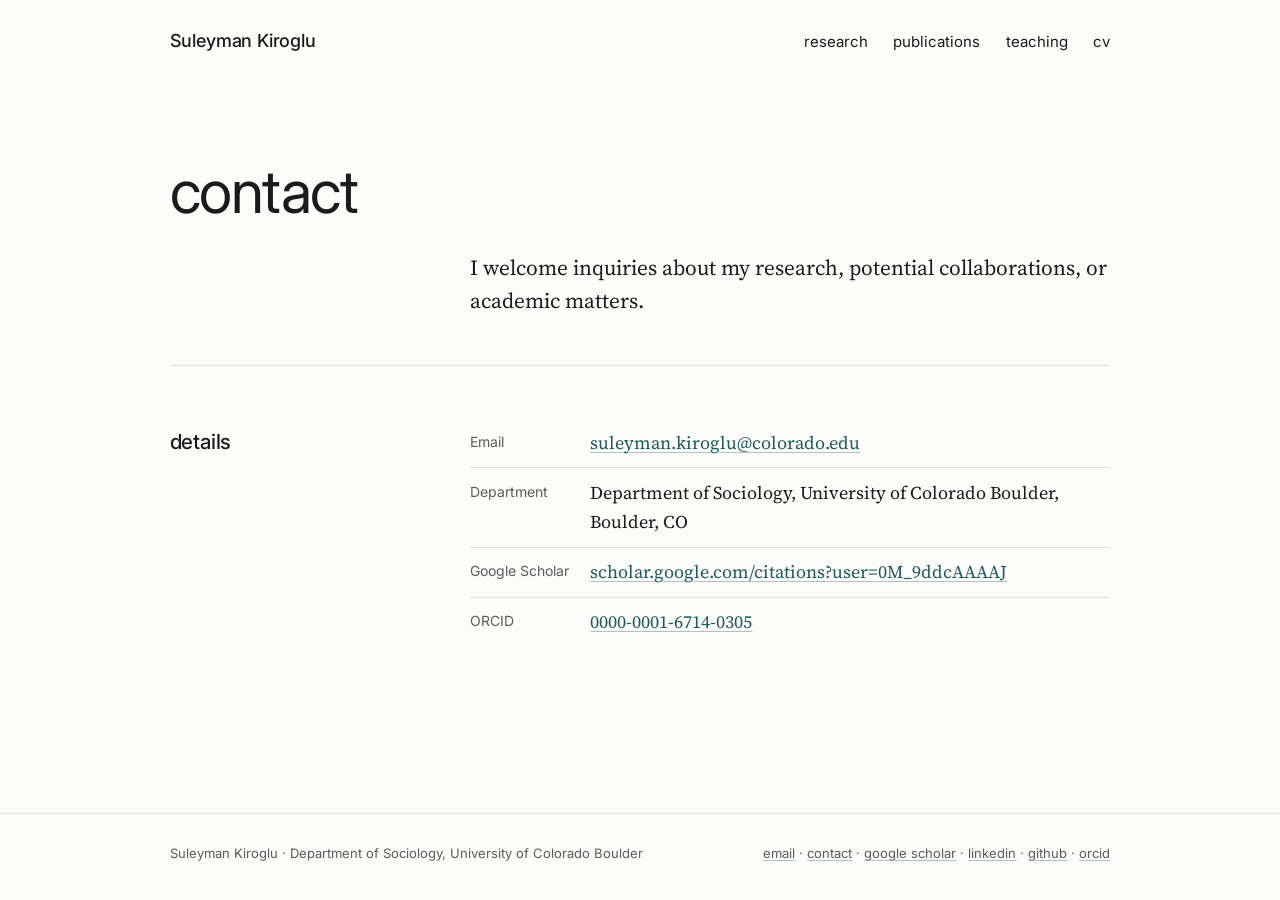
==== commit 57fa5a55: "Reduce repeated content across site Homepage: compact research areas, three representative works wit" ====
--- a/contact.html
+++ b/contact.html
@@ -33,7 +33,7 @@
         <li><a href="research.html">research</a></li>
         <li><a href="publications.html">publications</a></li>
         <li><a href="teaching.html">teaching</a></li>
-        <li><a href="cv.pdf">cv</a></li>
+        <li><a href="cv.html">cv</a></li>
       </ul>
     </nav>
   </div>
@@ -55,9 +55,7 @@
         <div><dt>Email</dt><dd><a href="mailto:suleyman.kiroglu@colorado.edu">suleyman.kiroglu@colorado.edu</a></dd></div>
         <div><dt>Department</dt><dd>Department of Sociology, University of Colorado Boulder, Boulder, CO</dd></div>
         <div><dt>Google Scholar</dt><dd><a href="https://scholar.google.com/citations?user=0M_9ddcAAAAJ&amp;hl=tr">scholar.google.com/citations?user=0M_9ddcAAAAJ</a></dd></div>
-        <div><dt>LinkedIn</dt><dd><a href="https://www.linkedin.com/in/suleymankiroglu/">linkedin.com/in/suleymankiroglu</a></dd></div>
         <div><dt>ORCID</dt><dd><a href="https://orcid.org/0000-0001-6714-0305">0000-0001-6714-0305</a></dd></div>
-        <div><dt>GitHub</dt><dd><a href="https://github.com/skiroglu">github.com/skiroglu</a></dd></div>
       </dl>
     </div>
   </section>
--- a/style.css
+++ b/style.css
@@ -273,6 +273,7 @@
 }
 
 .pub { margin: 0 0 1.6rem; }
+.pubs + .pubs { margin-top: 1.6rem; }
 .pub:last-child { margin-bottom: 0; }
 
 .pub-title {
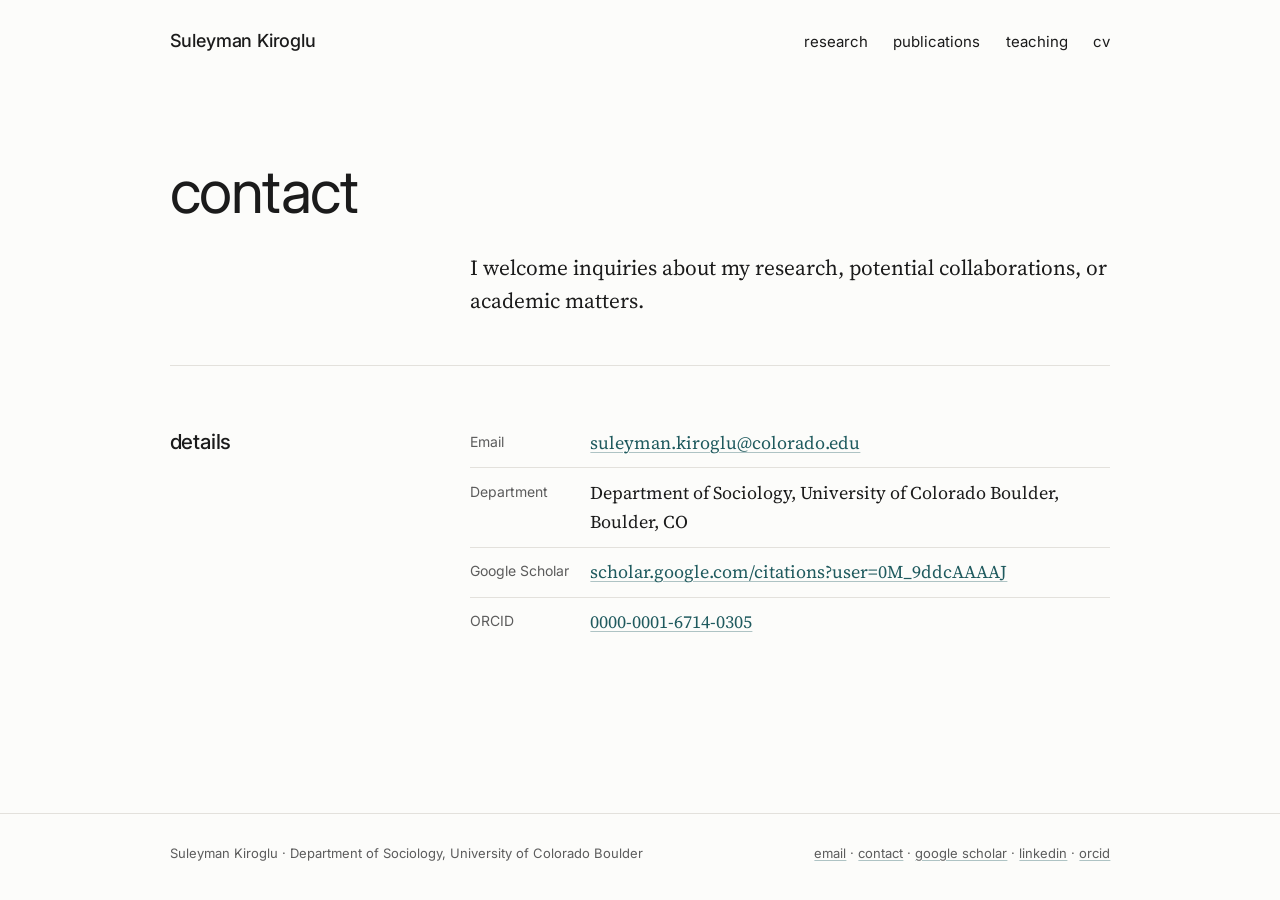
==== commit 7a072728: "Remove GitHub profile link from site" ====
--- a/contact.html
+++ b/contact.html
@@ -65,7 +65,7 @@
 <footer class="site-footer">
   <div class="wrap">
     <p>Suleyman Kiroglu &middot; Department of Sociology, University of Colorado Boulder</p>
-    <p><a href="mailto:suleyman.kiroglu@colorado.edu">email</a> &middot; <a href="contact.html" aria-current="page">contact</a> &middot; <a href="https://scholar.google.com/citations?user=0M_9ddcAAAAJ&amp;hl=tr">google&nbsp;scholar</a> &middot; <a href="https://www.linkedin.com/in/suleymankiroglu/">linkedin</a> &middot; <a href="https://github.com/skiroglu">github</a> &middot; <a href="https://orcid.org/0000-0001-6714-0305">orcid</a></p>
+    <p><a href="mailto:suleyman.kiroglu@colorado.edu">email</a> &middot; <a href="contact.html" aria-current="page">contact</a> &middot; <a href="https://scholar.google.com/citations?user=0M_9ddcAAAAJ&amp;hl=tr">google&nbsp;scholar</a> &middot; <a href="https://www.linkedin.com/in/suleymankiroglu/">linkedin</a> &middot; <a href="https://orcid.org/0000-0001-6714-0305">orcid</a></p>
   </div>
 </footer>
 
--- a/style.css
+++ b/style.css
@@ -409,6 +409,121 @@
 .site-footer a { color: var(--muted); }
 .site-footer a:hover { color: var(--accent); }
 
+/* ---------- research page ---------- */
+
+/* the research page's content runs wider than text pages to give figures room;
+   header and footer keep the site-wide width so they don't shift between pages */
+.page-research main.wrap { max-width: calc(1240px + 2 * var(--gutter)); }
+.page-research .page-head {
+  grid-template-columns: minmax(0, 1fr);
+  padding-bottom: clamp(3rem, 7vw, 5rem);
+}
+.page-research .page-head .lede { grid-column: 1; max-width: 52rem; }
+
+.research-theme { padding-bottom: clamp(3rem, 8vw, 6rem); }
+.research-theme + .research-theme { padding-top: clamp(2.5rem, 5vw, 3rem); }
+.research-theme > h2 {
+  margin: 0 0 clamp(2.5rem, 5vw, 3.75rem);
+  padding-top: 1rem;
+  border-top: 1px solid var(--rule);
+  font-family: var(--sans);
+  font-size: 0.8125rem;
+  font-weight: 500;
+  letter-spacing: 0.08em;
+  text-transform: uppercase;
+  color: var(--muted);
+}
+
+/* project: text (40%) | figure (60%) */
+.project {
+  display: grid;
+  grid-template-columns: minmax(0, 40fr) minmax(0, 60fr);
+  column-gap: clamp(2.5rem, 5vw, 4.5rem);
+  align-items: start;
+}
+.project + .project { margin-top: clamp(5rem, 10vw, 8.5rem); }
+.project-text { min-width: 0; }
+.project-text h3 {
+  margin: 0;
+  font-family: var(--serif);
+  font-size: clamp(1.5rem, 1.1rem + 1vw, 1.875rem);
+  font-weight: 600;
+  line-height: 1.2;
+  letter-spacing: -0.01em;
+}
+.project-subtitle {
+  margin: 0.5rem 0 0;
+  font-size: 1rem;
+  font-style: italic;
+  line-height: 1.45;
+  color: var(--muted);
+}
+.project-meta {
+  margin: 0.85rem 0 0;
+  font-family: var(--sans);
+  font-size: 0.8125rem;
+  color: var(--muted);
+}
+.project-meta.is-published { color: var(--ink); }   /* published reads firmer than manuscripts */
+.project-desc { margin: 1.5rem 0 0; }
+.project-facts { margin: 1.75rem 0 0; }
+.project-facts dt {
+  margin: 1.1rem 0 0.25rem;
+  font-family: var(--sans);
+  font-size: 0.6875rem;
+  font-weight: 500;
+  letter-spacing: 0.09em;
+  text-transform: uppercase;
+  color: var(--muted);
+}
+.project-facts dt:first-child { margin-top: 0; }
+.project-facts dd { margin: 0; }
+.project-facts .method {                              /* method stays subordinate to the finding */
+  font-family: var(--sans);
+  font-size: 0.875rem;
+  line-height: 1.55;
+  color: var(--muted);
+}
+.project-link {
+  margin: 1.5rem 0 0;
+  font-family: var(--sans);
+  font-size: 0.875rem;
+}
+.project-figure { margin: 0; min-width: 0; padding-top: 0.35rem; }
+
+/* ---------- research figures (assets/viz) ---------- */
+
+.viz-canvas { width: 100%; }
+.viz-canvas svg { display: block; width: 100%; height: auto; overflow: visible; }
+.viz-meta {
+  display: flex;
+  justify-content: flex-end;
+  margin-top: 0.75rem;
+  font-family: var(--sans);
+  font-size: 0.75rem;
+  color: var(--muted);
+}
+.viz-toggle {
+  padding: 0.4rem 0;
+  border: 0;
+  background: none;
+  font: inherit;
+  color: var(--muted);
+  text-decoration: underline;
+  text-decoration-color: var(--rule);
+  text-underline-offset: 0.2em;
+  cursor: pointer;
+}
+.viz-toggle:hover { color: var(--accent); }
+
+/* SVG text: text tokens only, never a series colour */
+.viz-canvas text { font-family: var(--sans); }
+.t-lab    { font-size: 13px; font-weight: 500; fill: var(--ink); }
+.t-muted  { font-size: 12px; fill: var(--muted); }
+.t-stage  { font-size: 12px; fill: var(--muted); letter-spacing: 0.02em; }
+.t-halo   { paint-order: stroke; stroke: var(--bg); stroke-width: 3px; stroke-linejoin: round; }
+.t-period { font-size: 11px; font-weight: 500; fill: var(--muted); letter-spacing: 0.08em; }
+
 /* ---------- narrow screens ---------- */
 
 @media (max-width: 52rem) {
@@ -447,3 +562,9 @@
   .section { border-top-color: #ccc; }
   a { color: inherit; text-decoration: none; }
 }
+
+@media (max-width: 60rem) {
+  .project { grid-template-columns: minmax(0, 1fr); }
+  .project-text { max-width: var(--prose-col); }
+  .project-figure { margin-top: 2rem; padding-top: 0; }
+}
